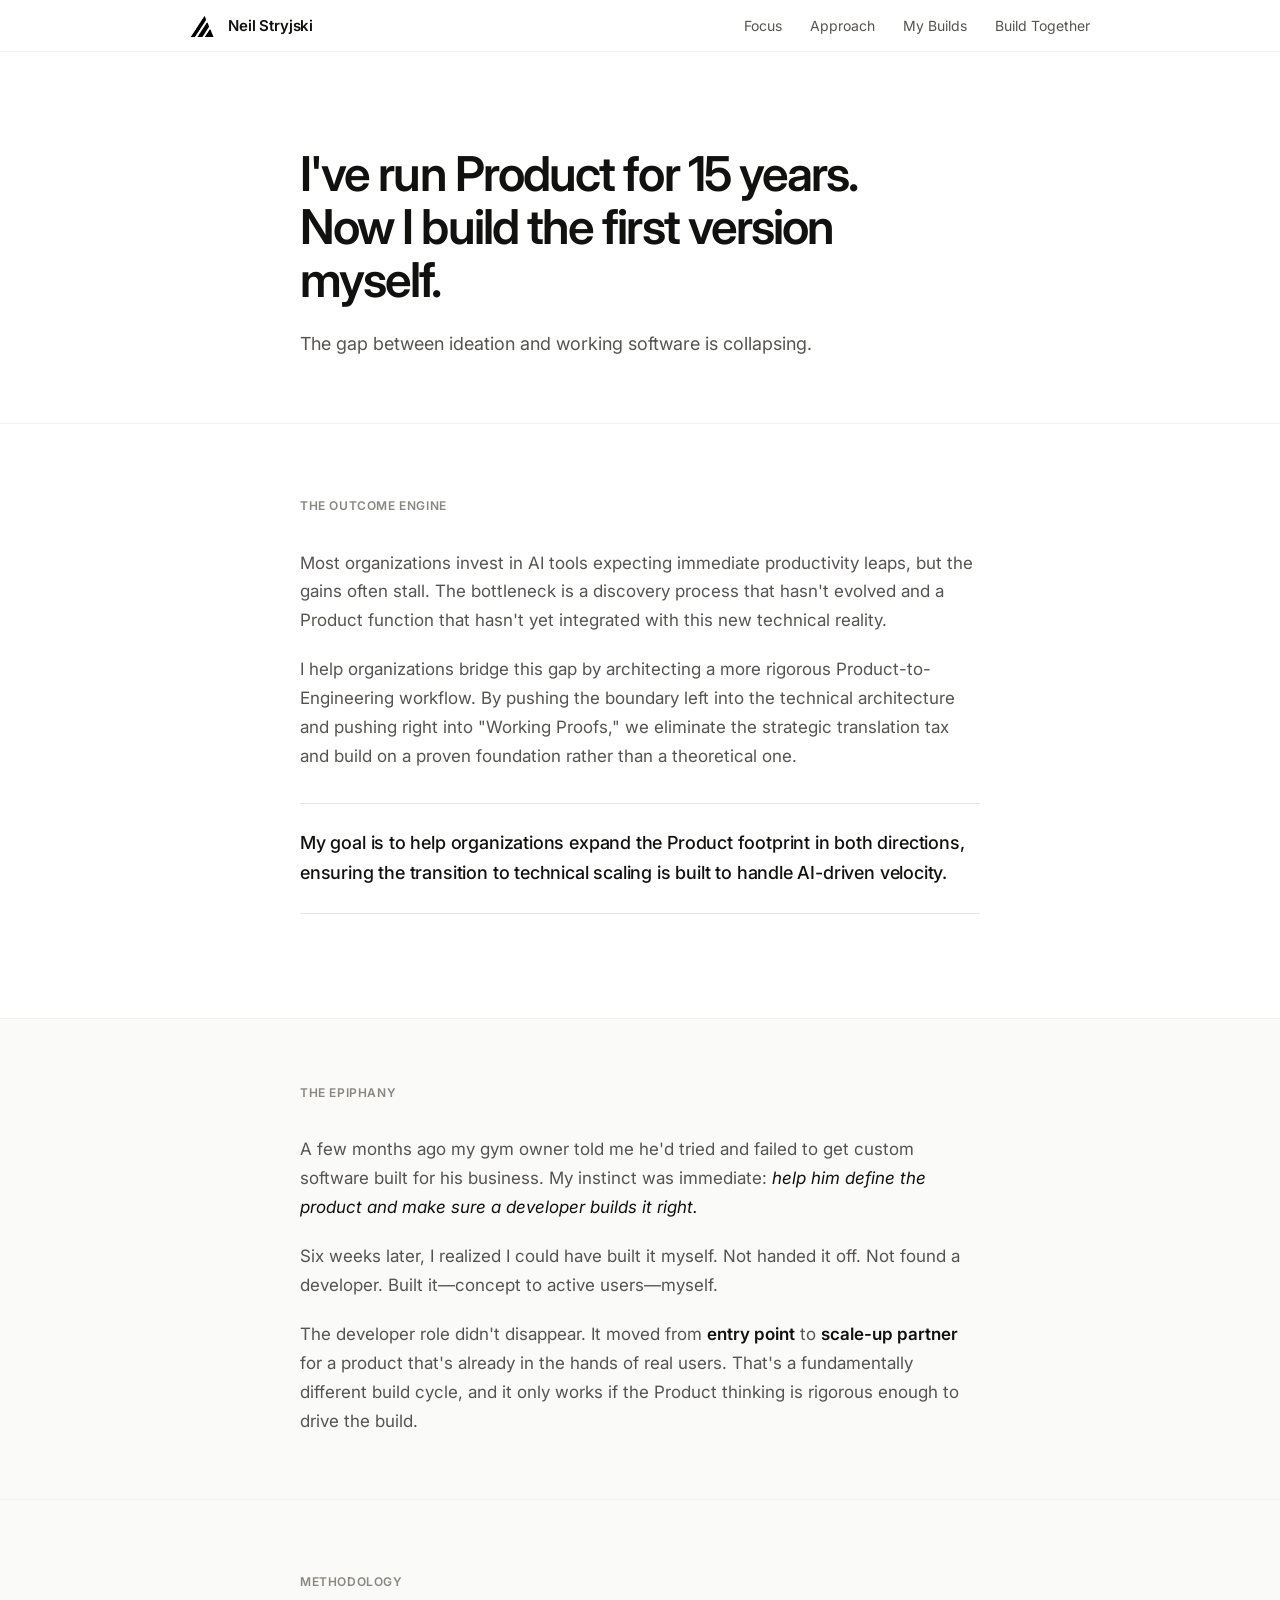
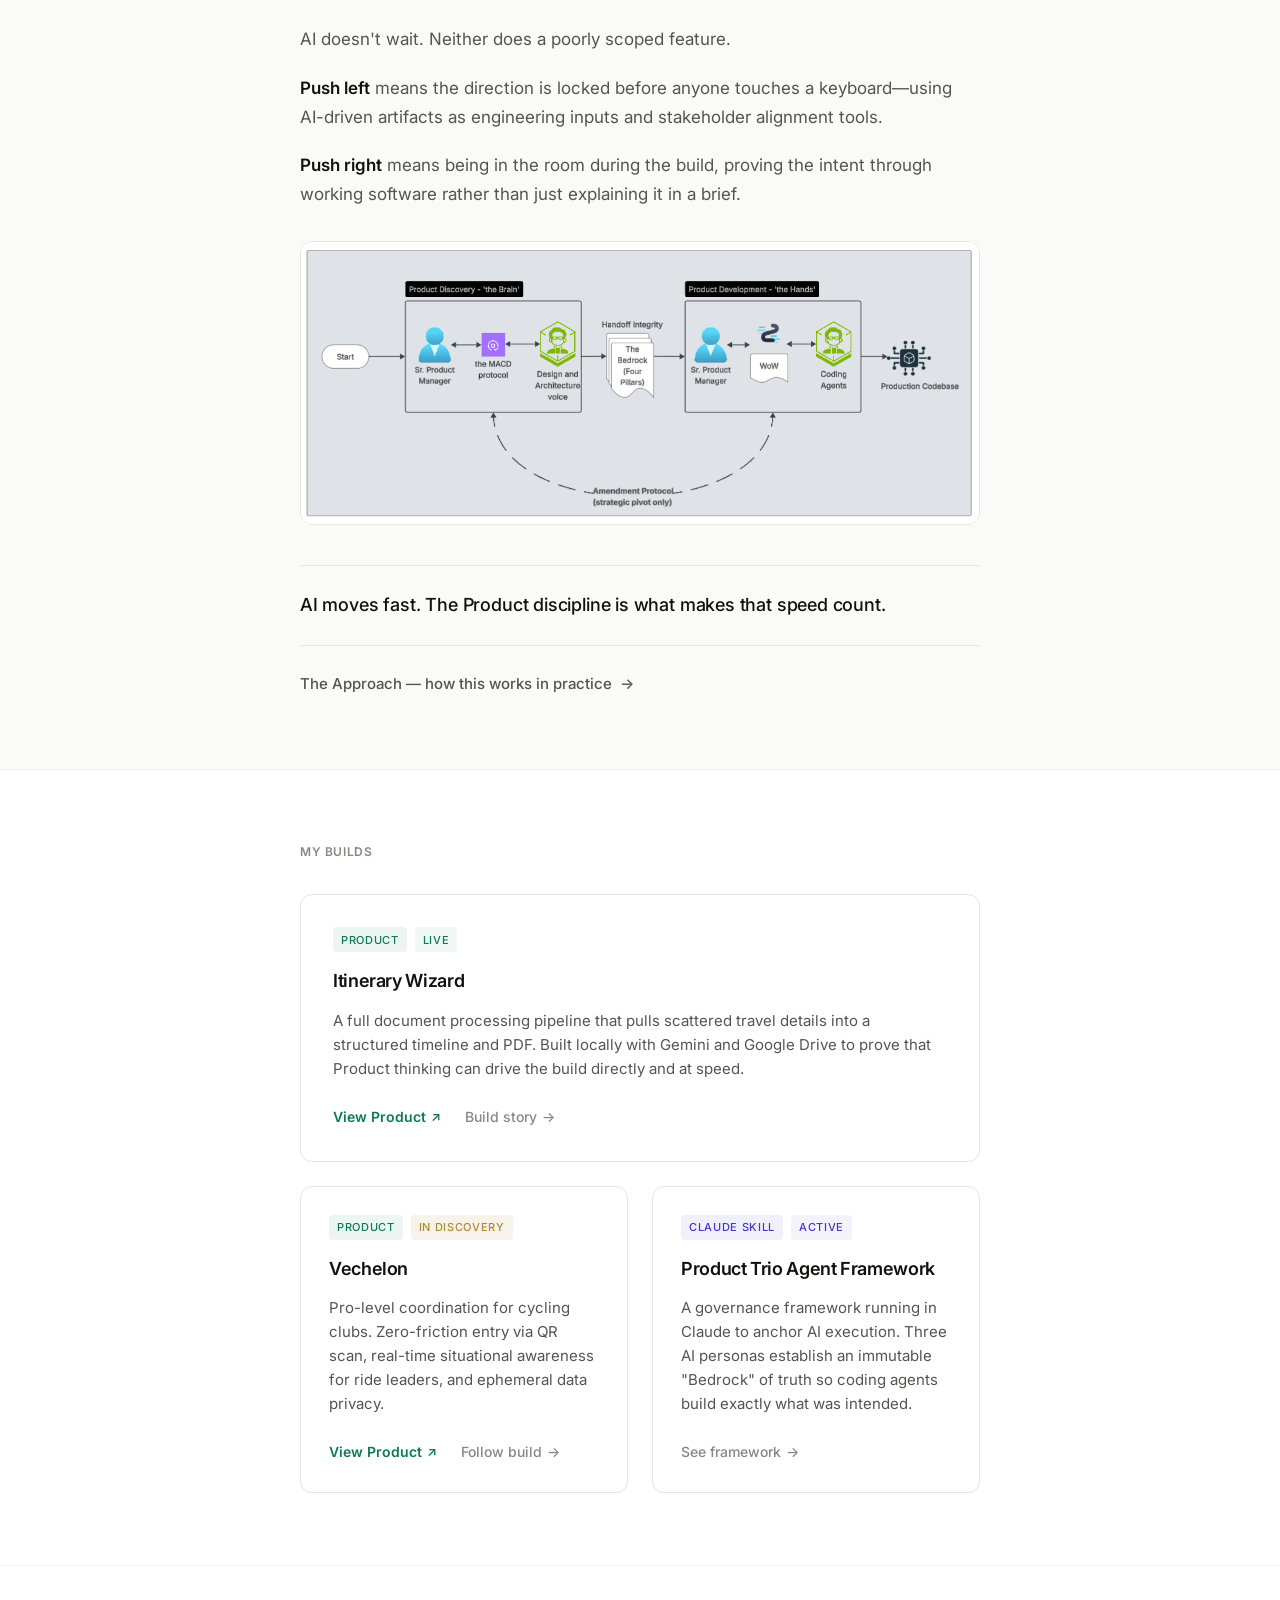
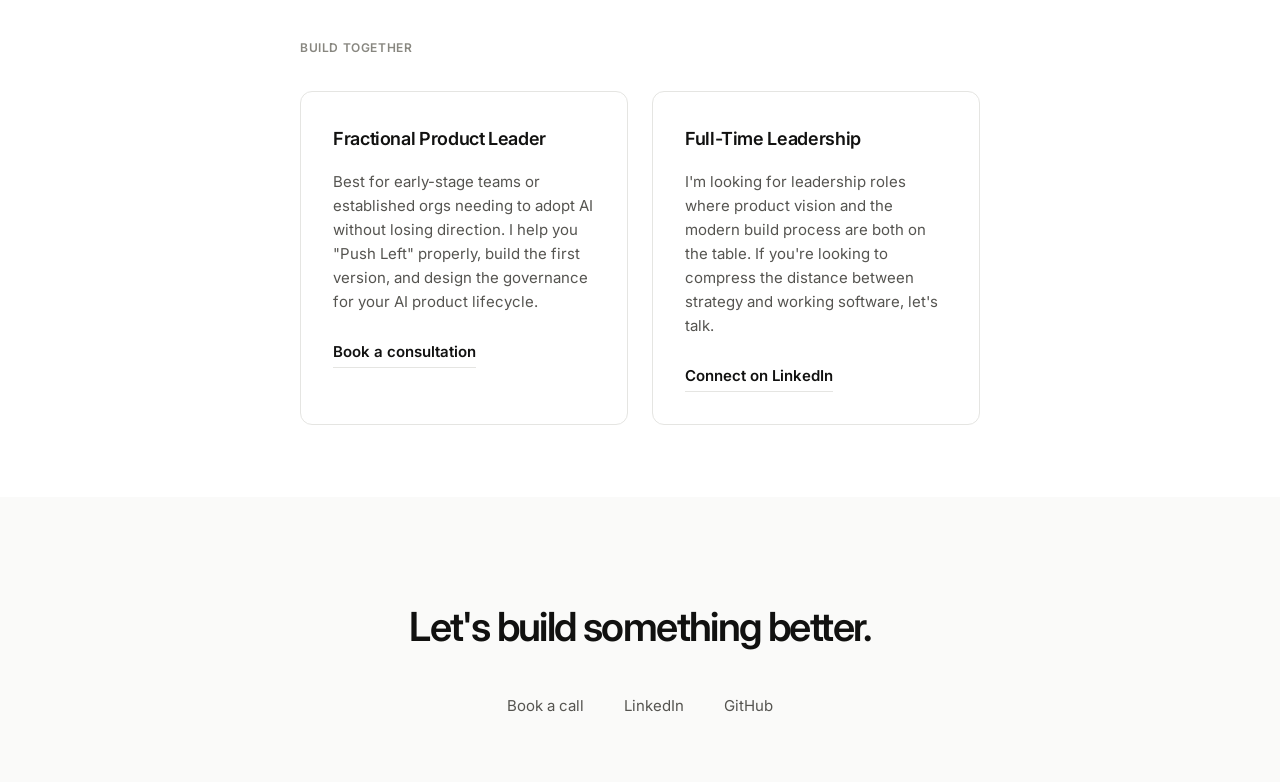
==== index.html @ 62730d63 "Fix footer duplication and visible code in index.html and approach.html" ====
<!DOCTYPE html>
<html lang="en">
<head>
  <meta charset="UTF-8" />
  <meta name="viewport" content="width=device-width, initial-scale=1.0" />
  <title>Neil Stryjski — Product x AI</title>
  <link rel="preconnect" href="https://fonts.googleapis.com">
  <link rel="preconnect" href="https://fonts.gstatic.com" crossorigin>
  <link href="https://fonts.googleapis.com/css2?family=Inter:wght@400;500;600&display=swap" rel="stylesheet">
  <link rel="stylesheet" href="style.css">
  
  <!-- Social / SEO -->
  <meta name="description" content="Neil Stryjski — Product leader and AI builder. Defining the governance and frameworks for the modern AI build cycle.">
  <meta property="og:title" content="Neil Stryjski | Product x AI">
  <meta property="og:description" content="15 years of Product leadership, now designing the 'Bedrock' for AI-augmented building.">
  <meta property="og:type" content="website">
  <meta property="og:url" content="https://productdelivered.ca">
  <meta property="og:image" content="https://productdelivered.ca/productdeliveredlogo.png">

  <script src="script.js" defer></script>
  
  <style>
    /* ── Index Specific Styles ── */
    
    /* Fade-in on scroll */
    .section {
      opacity: 0;
      transform: translateY(16px);
      transition: opacity 0.45s ease, transform 0.45s ease;
    }
    .section.visible {
      opacity: 1;
      transform: translateY(0);
    }

    /* ── Hero ── */
    #hero {
      padding: 6rem 2rem 4rem;
      margin-top: var(--nav-h);
      border-bottom: 1px solid var(--border-muted);
      opacity: 1;
      transform: none;
    }

    .hero-headline {
      font-size: clamp(2rem, 5vw, 3rem);
      font-weight: 600;
      letter-spacing: -0.04em;
      line-height: 1.1;
      color: var(--text-primary);
      margin-bottom: 1.5rem;
    }

    .hero-subhead {
      font-size: 1.125rem;
      color: var(--text-secondary);
      line-height: 1.6;
      max-width: 540px;
    }

    /* ── Story ── */
    .story-body p {
      color: var(--text-secondary);
      margin-bottom: 1.25rem;
      font-size: 1.0625rem;
    }
    .story-body p:last-child { margin-bottom: 0; }

    .pull-quote {
      border-left: 2px solid var(--teal);
      padding: 0.25rem 0 0.25rem 1.75rem;
      margin: 2rem 0;
    }
    .pull-quote p {
      font-size: 1.25rem;
      font-weight: 500;
      color: var(--text-primary) !important;
      line-height: 1.5;
      letter-spacing: -0.02em;
      margin: 0 !important;
    }

    /* ── Push Left / Push Right ── */
    #approach {
      background: var(--bg-alt);
    }

    .plpr-body p {
      color: var(--text-secondary);
      margin-bottom: 1.25rem;
      font-size: 1.0625rem;
    }

    .thesis {
      font-size: 1.125rem;
      font-weight: 500;
      color: var(--text-primary);
      letter-spacing: -0.01em;
      margin: 2rem 0 1.5rem;
      padding: 1.5rem 0;
      border-top: 1px solid var(--border);
      border-bottom: 1px solid var(--border);
    }

    .approach-link {
      display: inline-flex;
      align-items: center;
      gap: 0.5rem;
      color: var(--text-secondary);
      text-decoration: none;
      font-size: 0.9375rem;
      font-weight: 500;
      transition: color 0.15s;
    }
    .approach-link:hover { color: var(--text-primary); }
    .approach-link::after { content: '→'; }

    /* ── Diagram ── */
    .diagram-wrap {
      margin: 2rem 0;
      background: #ffffff;
      border: 1px solid var(--border);
      border-radius: 12px;
      padding: 2rem;
      overflow-x: auto;
      box-shadow: 0 1px 3px rgba(0,0,0,0.02);
    }
    .diagram-wrap svg {
      display: block;
      width: 100%;
      min-width: 520px;
    }

    /* ── Showcase ── */
    .card-featured {
      background: var(--bg-card);
      border: 1px solid var(--border);
      border-radius: 12px;
      padding: 2rem;
      margin-bottom: 1.5rem;
      display: flex;
      flex-direction: column;
      transition: border-color 0.15s, box-shadow 0.15s;
      box-shadow: 0 1px 3px rgba(0,0,0,0.02);
    }
    .card-featured:hover { border-color: var(--teal); box-shadow: 0 4px 12px rgba(0,0,0,0.03); }

    @media (min-width: 640px) {
      .card-featured {
        flex-direction: row;
        gap: 2.5rem;
        align-items: flex-start;
      }
      .card-featured .card-main { flex: 1; }
    }

    .cards-secondary {
      display: grid;
      grid-template-columns: 1fr;
      gap: 1.5rem;
    }
    @media (min-width: 640px) {
      .cards-secondary { grid-template-columns: repeat(2, 1fr); }
    }

    .card {
      background: var(--bg-card);
      border: 1px solid var(--border);
      border-radius: 12px;
      padding: 1.75rem;
      display: flex;
      flex-direction: column;
      transition: border-color 0.15s, box-shadow 0.15s;
      box-shadow: 0 1px 2px rgba(0,0,0,0.02);
    }
    .card:hover { border-color: #d1d1cf; box-shadow: 0 4px 12px rgba(0,0,0,0.03); }

    .card-name {
      font-size: 1.125rem;
      font-weight: 600;
      color: var(--text-primary);
      letter-spacing: -0.02em;
      margin-bottom: 0.75rem;
      text-decoration: none;
      display: block;
      transition: color 0.15s;
    }
    .card-name:hover { color: var(--teal); }

    .card-desc {
      font-size: 0.9375rem;
      color: var(--text-secondary);
      line-height: 1.6;
      flex: 1;
      margin-bottom: 1.5rem;
    }

    .card-actions {
      display: flex;
      align-items: center;
      gap: 1.5rem;
      flex-wrap: wrap;
    }

    .card-view {
      font-size: 0.875rem;
      font-weight: 600;
      color: var(--teal);
      text-decoration: none;
      display: inline-flex;
      align-items: center;
      gap: 0.3rem;
      transition: opacity 0.15s;
    }
    .card-view:hover { opacity: 0.8; }
    .card-view::after { content: '↗'; font-size: 0.8rem; }

    .card-cta {
      font-size: 0.875rem;
      font-weight: 500;
      color: var(--text-muted);
      text-decoration: none;
      display: inline-flex;
      align-items: center;
      gap: 0.3rem;
      transition: color 0.15s;
    }
    .card-cta:hover { color: var(--text-primary); }
    .card-cta::after { content: '→'; }

    /* ── The Two Offers ── */
    .offers-grid {
      display: grid;
      grid-template-columns: 1fr;
      gap: 1.5rem;
    }
    @media (min-width: 640px) {
      .offers-grid { grid-template-columns: repeat(2, 1fr); }
    }

    .offer {
      background: var(--bg-card);
      border: 1px solid var(--border);
      border-radius: 12px;
      padding: 2rem;
      transition: border-color 0.15s, box-shadow 0.15s;
    }
    .offer:hover { border-color: #d1d1cf; box-shadow: 0 4px 12px rgba(0,0,0,0.03); }

    .offer-headline {
      font-size: 1.125rem;
      font-weight: 600;
      color: var(--text-primary);
      letter-spacing: -0.02em;
      margin-bottom: 1rem;
    }

    .offer-body {
      font-size: 0.9375rem;
      color: var(--text-secondary);
      line-height: 1.6;
      margin-bottom: 1.5rem;
    }

    .offer-cta {
      display: inline-flex;
      align-items: center;
      gap: 0.4rem;
      font-size: 0.9375rem;
      font-weight: 600;
      color: var(--text-primary);
      text-decoration: none;
      padding-bottom: 2px;
      border-bottom: 1px solid var(--border);
      transition: border-color 0.15s;
    }
    .offer-cta:hover { border-color: var(--text-primary); }

    /* ── Footer ── */
    #footer {
      padding: 6rem 2rem 4rem;
      text-align: center;
      background: var(--bg-alt);
    }

    .footer-cta {
      font-size: clamp(1.75rem, 4vw, 2.5rem);
      font-weight: 600;
      letter-spacing: -0.04em;
      color: var(--text-primary);
      margin-bottom: 2rem;
    }

    .footer-links {
      display: flex;
      justify-content: center;
      gap: 2.5rem;
      flex-wrap: wrap;
    }

    .footer-link {
      font-size: 0.9375rem;
      color: var(--text-secondary);
      text-decoration: none;
      transition: color 0.15s;
    }
    .footer-link:hover { color: var(--text-primary); }
  </style>
</head>
<body>

  <!-- Modal -->
  <div id="imageModal" onclick="this.style.display='none'">
    <span class="modal-close">&times;</span>
    <img id="modalImg">
  </div>

  <!-- Nav -->
  <nav>
    <div class="nav-inner">
      <a href="#hero" class="nav-name">
        <img src="productdeliveredlogo.png" alt="Product Delivered Logo" style="height: 24px; width: auto; vertical-align: middle; margin-right: 8px;">
        Neil Stryjski
      </a>
      <ul class="nav-links">
        <li><a href="#story">Focus</a></li>
        <li><a href="#approach">Approach</a></li>
        <li><a href="#showcase">My Builds</a></li>
        <li><a href="#offers">Build Together</a></li>
      </ul>
    </div>
  </nav>

  <!-- ① Above the Fold -->
  <section id="hero">
    <div class="inner">
      <h1 class="hero-headline">I've run Product for 15 years.<br>Now I build the first version myself.</h1>
      <p class="hero-subhead">The gap between ideation and working software is collapsing.</p>
    </div>
  </section>

  <!-- ② Current Focus & Story -->
  <section class="section" id="story">
    <div class="inner">
      <h2 class="section-heading">The Outcome Engine</h2>
      <div class="story-body">
        <p>Most organizations invest in AI tools expecting immediate productivity leaps, but the gains often stall. The bottleneck is a discovery process that hasn't evolved and a Product function that hasn't yet integrated with this new technical reality.</p>
        
        <p>I help organizations bridge this gap by architecting a more rigorous Product-to-Engineering workflow. By pushing the boundary left into the technical architecture and pushing right into "Working Proofs," we eliminate the strategic translation tax and build on a proven foundation rather than a theoretical one.</p>
        
        <div class="thesis" style="margin: 2rem 0; border-top: 1px solid var(--border); border-bottom: 1px solid var(--border); padding: 1.5rem 0;">
          My goal is to help organizations expand the Product footprint in both directions, ensuring the transition to technical scaling is built to handle AI-driven velocity.
        </div>
      </div>
    </div>
  </section>

  <!-- Origins / Gym Story -->
  <section class="section" id="origins" style="background: var(--bg-alt); padding: 4rem 0;">
    <div class="inner">
      <h2 class="section-heading">The Epiphany</h2>
      <div class="story-body">
        <p>A few months ago my gym owner told me he'd tried and failed to get custom software built for his business. My instinct was immediate: <em>help him define the product and make sure a developer builds it right.</em></p>
        
        <p>Six weeks later, I realized I could have built it myself. Not handed it off. Not found a developer. Built it—concept to active users—myself.</p>
        
        <p>The developer role didn't disappear. It moved from <strong>entry point</strong> to <strong>scale-up partner</strong> for a product that's already in the hands of real users. That's a fundamentally different build cycle, and it only works if the Product thinking is rigorous enough to drive the build.</p>
      </div>
    </div>
  </section>

  <!-- ③ Push Left / Push Right -->
  <section class="section" id="approach">
    <div class="inner">
      <h2 class="section-heading">Methodology</h2>
      <div class="plpr-body">
        <p>AI doesn't wait. Neither does a poorly scoped feature.</p>
        <p><strong>Push left</strong> means the direction is locked before anyone touches a keyboard—using AI-driven artifacts as engineering inputs and stakeholder alignment tools.</p>
        <p><strong>Push right</strong> means being in the room during the build, proving the intent through working software rather than just explaining it in a brief.</p>
      </div>

      <div class="diagram-wrap" style="padding: 0; background: none; border: none; box-shadow: none; cursor: zoom-in;" onclick="openModal('productTrio.png')">
        <img src="productTrio.png" alt="Product Trio Agentic Framework Diagram" style="width: 100%; height: auto; border-radius: 12px; border: 1px solid var(--border);">
      </div>

      <div class="thesis">AI moves fast. The Product discipline is what makes that speed count.</div>
      <a href="approach.html" class="approach-link">The Approach — how this works in practice</a>
    </div>
  </section>

  <!-- ④ What I've Built -->
  <section class="section" id="showcase">
    <div class="inner">
      <h2 class="section-heading">My Builds</h2>

      <div class="card-featured">
        <div class="card-main">
          <div class="card-tags">
            <span class="tag tag-product">Product</span>
            <span class="tag tag-live">Live</span>
          </div>
          <a href="https://itin-wizard.productdelivered.ca" class="card-name" target="_blank" rel="noopener">Itinerary Wizard</a>
          <p class="card-desc">A full document processing pipeline that pulls scattered travel details into a structured timeline and PDF. Built locally with Gemini and Google Drive to prove that Product thinking can drive the build directly and at speed.</p>
          <div class="card-actions">
            <a href="https://itin-wizard.productdelivered.ca" class="card-view" target="_blank" rel="noopener">View Product</a>
            <a href="itinerary-wizard.html" class="card-cta">Build story</a>
          </div>
        </div>
      </div>

      <div class="cards-secondary">
        <div class="card">
          <div class="card-tags">
            <span class="tag tag-product">Product</span>
            <span class="tag tag-discovery">In Discovery</span>
          </div>
          <a href="https://vechelon.productdelivered.ca" class="card-name" target="_blank" rel="noopener">Vechelon</a>
          <p class="card-desc">Pro-level coordination for cycling clubs. Zero-friction entry via QR scan, real-time situational awareness for ride leaders, and ephemeral data privacy.</p>
          <div class="card-actions">
            <a href="https://vechelon.productdelivered.ca" class="card-view" target="_blank" rel="noopener">View Product</a>
            <a href="vechelon.html" class="card-cta">Follow build</a>
          </div>
        </div>

        <div class="card">
          <div class="card-tags">
            <span class="tag tag-skill">Claude Skill</span>
            <span class="tag tag-active">Active</span>
          </div>
          <a href="product-trio.html" class="card-name">Product Trio Agent Framework</a>
          <p class="card-desc">A governance framework running in Claude to anchor AI execution. Three AI personas establish an immutable "Bedrock" of truth so coding agents build exactly what was intended.</p>
          <div class="card-actions">
            <a href="product-trio.html" class="card-cta">See framework</a>
          </div>
        </div>
      </div>
    </div>
  </section>

  <!-- ⑤ Work With Me -->
  <section class="section" id="offers">
    <div class="inner">
      <h2 class="section-heading">Build Together</h2>
      <div class="offers-grid">

        <div class="offer">
          <div class="offer-headline">Fractional Product Leader</div>
          <p class="offer-body">Best for early-stage teams or established orgs needing to adopt AI without losing direction. I help you "Push Left" properly, build the first version, and design the governance for your AI product lifecycle.</p>
          <a href="https://calendly.com/neil_stryjski/" class="offer-cta" target="_blank" rel="noopener">Book a consultation</a>
        </div>

        <div class="offer">
          <div class="offer-headline">Full-Time Leadership</div>
          <p class="offer-body">I'm looking for leadership roles where product vision and the modern build process are both on the table. If you're looking to compress the distance between strategy and working software, let's talk.</p>
          <a href="https://www.linkedin.com/in/neilstryjski/" class="offer-cta" target="_blank" rel="noopener">Connect on LinkedIn</a>
        </div>

      </div>
    </div>
  </section>

  <!-- ⑥ Footer -->
  <footer id="footer">
    <div class="inner">
      <div class="footer-cta">Let's build something better.</div>
      <div class="footer-links">
        <a href="https://calendly.com/neil_stryjski/" class="footer-link" target="_blank" rel="noopener">Book a call</a>
        <a href="https://www.linkedin.com/in/neilstryjski/" class="footer-link" target="_blank" rel="noopener">LinkedIn</a>
        <a href="https://github.com/neilstryjski-git" class="footer-link" target="_blank" rel="noopener">GitHub</a>
      </div>
    </div>
  </footer>

  <script>
    const observer = new IntersectionObserver((entries) => {
      entries.forEach(e => {
        if (e.isIntersecting) {
          e.target.classList.add('visible');
          observer.unobserve(e.target);
        }
      });
    }, { threshold: 0.1 });

    document.querySelectorAll('.section').forEach(s => observer.observe(s));
  </script>
</body>
</html>
---- style.css ----
:root {
  --bg: #ffffff;
  --bg-alt: #fafaf9;
  --bg-card: #ffffff;
  --border: #e5e5e2;
  --border-muted: #f2f2f0;
  --text-primary: #111110;
  --text-secondary: #555450;
  --text-muted: #888780;
  --teal: #0D7A57;
  --teal-dark: #085041;
  --purple: #4338CA;
  --purple-dark: #312E81;
  --max-w: 680px;
  --nav-h: 52px;
}

*, *::before, *::after {
  box-sizing: border-box;
  margin: 0;
  padding: 0;
}

html {
  scroll-behavior: smooth;
}

body {
  font-family: 'Inter', -apple-system, BlinkMacSystemFont, sans-serif;
  background: var(--bg);
  color: var(--text-primary);
  line-height: 1.7;
  font-size: 1rem;
  -webkit-font-smoothing: antialiased;
}

/* ── Nav ── */
nav {
  position: fixed;
  top: 0; left: 0; right: 0;
  z-index: 100;
  height: var(--nav-h);
  display: flex;
  align-items: center;
  padding: 0 2rem;
  background: rgba(255, 255, 255, 0.85);
  backdrop-filter: blur(12px);
  -webkit-backdrop-filter: blur(12px);
  border-bottom: 1px solid var(--border-muted);
}

.nav-inner {
  width: 100%;
  max-width: 900px;
  margin: 0 auto;
  display: flex;
  align-items: center;
  justify-content: space-between;
}

.nav-name {
  font-size: 0.9375rem;
  font-weight: 600;
  color: var(--text-primary);
  text-decoration: none;
  letter-spacing: -0.01em;
}

.nav-links {
  display: flex;
  gap: 1.75rem;
  list-style: none;
}

.nav-links a {
  font-size: 0.875rem;
  color: var(--text-secondary);
  text-decoration: none;
  transition: color 0.15s;
}
.nav-links a:hover { color: var(--text-primary); }

@media (max-width: 480px) {
  .nav-links { display: none; }
}

/* ── Layout ── */
.section {
  padding: 4.5rem 2rem;
  border-bottom: 1px solid var(--border-muted);
}
.section:last-of-type { border-bottom: none; }

.inner {
  max-width: var(--max-w);
  margin: 0 auto;
}

/* ── Section Headings ── */
.section-heading {
  font-size: 0.75rem;
  font-weight: 600;
  text-transform: uppercase;
  letter-spacing: 0.05em;
  color: var(--text-muted);
  margin-bottom: 2rem;
}

/* ── Tags ── */
.card-tags, .tags {
  display: flex;
  gap: 0.5rem;
  margin-bottom: 0.875rem;
  flex-wrap: wrap;
}

.tag {
  font-size: 0.6875rem;
  font-weight: 500;
  letter-spacing: 0.06em;
  text-transform: uppercase;
  padding: 0.2rem 0.5rem;
  border-radius: 4px;
}

.tag-product   { background: rgba(13, 122, 87, 0.08);  color: var(--teal); }
.tag-skill     { background: rgba(67, 56, 202, 0.08);  color: var(--purple); }
.tag-tool      { background: rgba(136, 135, 128, 0.08); color: var(--text-muted); }
.tag-live      { background: rgba(13, 122, 87, 0.06);  color: var(--teal); }
.tag-discovery { background: rgba(176, 138, 48, 0.1);   color: #b08a30; }
.tag-active    { background: rgba(67, 56, 202, 0.06);  color: var(--purple); }

/* ── Typography Helpers ── */
em { color: var(--text-primary); font-style: italic; }
strong { color: var(--text-primary); font-weight: 600; }

/* ── Detail Page Specific ── */
.page {
  max-width: var(--max-w);
  margin: 0 auto;
  padding: 6rem 2rem 8rem;
}

.back-link {
  display: inline-flex;
  align-items: center;
  gap: 0.4rem;
  font-size: 0.875rem;
  color: var(--text-muted);
  text-decoration: none;
  margin-bottom: 4rem;
  transition: color 0.15s;
}
.back-link::before { content: '←'; }
.back-link:hover { color: var(--text-primary); }

.page-label {
  font-size: 0.6875rem;
  font-weight: 500;
  letter-spacing: 0.1em;
  text-transform: uppercase;
  color: var(--text-muted);
  margin-bottom: 1rem;
}

.page h1 {
  font-size: clamp(1.75rem, 4vw, 2.5rem);
  font-weight: 600;
  letter-spacing: -0.03em;
  line-height: 1.2;
  color: var(--text-primary);
  margin-bottom: 2.5rem;
}

.body-copy p {
  color: var(--text-secondary);
  margin-bottom: 1.5rem;
  font-size: 1.0625rem;
}
.body-copy p:last-child { margin-bottom: 0; }

.placeholder {
  margin-top: 3rem;
  padding: 1.5rem;
  border: 1px dashed var(--border);
  border-radius: 8px;
  color: var(--text-muted);
  font-size: 0.875rem;
}

/* ── Modal Styles ── */
#imageModal {
  display: none;
  position: fixed;
  z-index: 9999;
  left: 0;
  top: 0;
  width: 100%;
  height: 100%;
  background-color: rgba(255, 255, 255, 0.98);
  cursor: zoom-out;
  overflow: auto;
  padding: 4rem 2rem;
}
#modalImg {
  display: block;
  margin: auto;
  max-width: 1200px;
  width: 100%;
  height: auto;
  box-shadow: 0 20px 40px rgba(0,0,0,0.1);
  border-radius: 8px;
}
.modal-close {
  position: fixed;
  top: 2rem;
  right: 2.5rem;
  font-size: 2.5rem;
  font-weight: 200;
  color: var(--text-muted);
  cursor: pointer;
  line-height: 1;
}
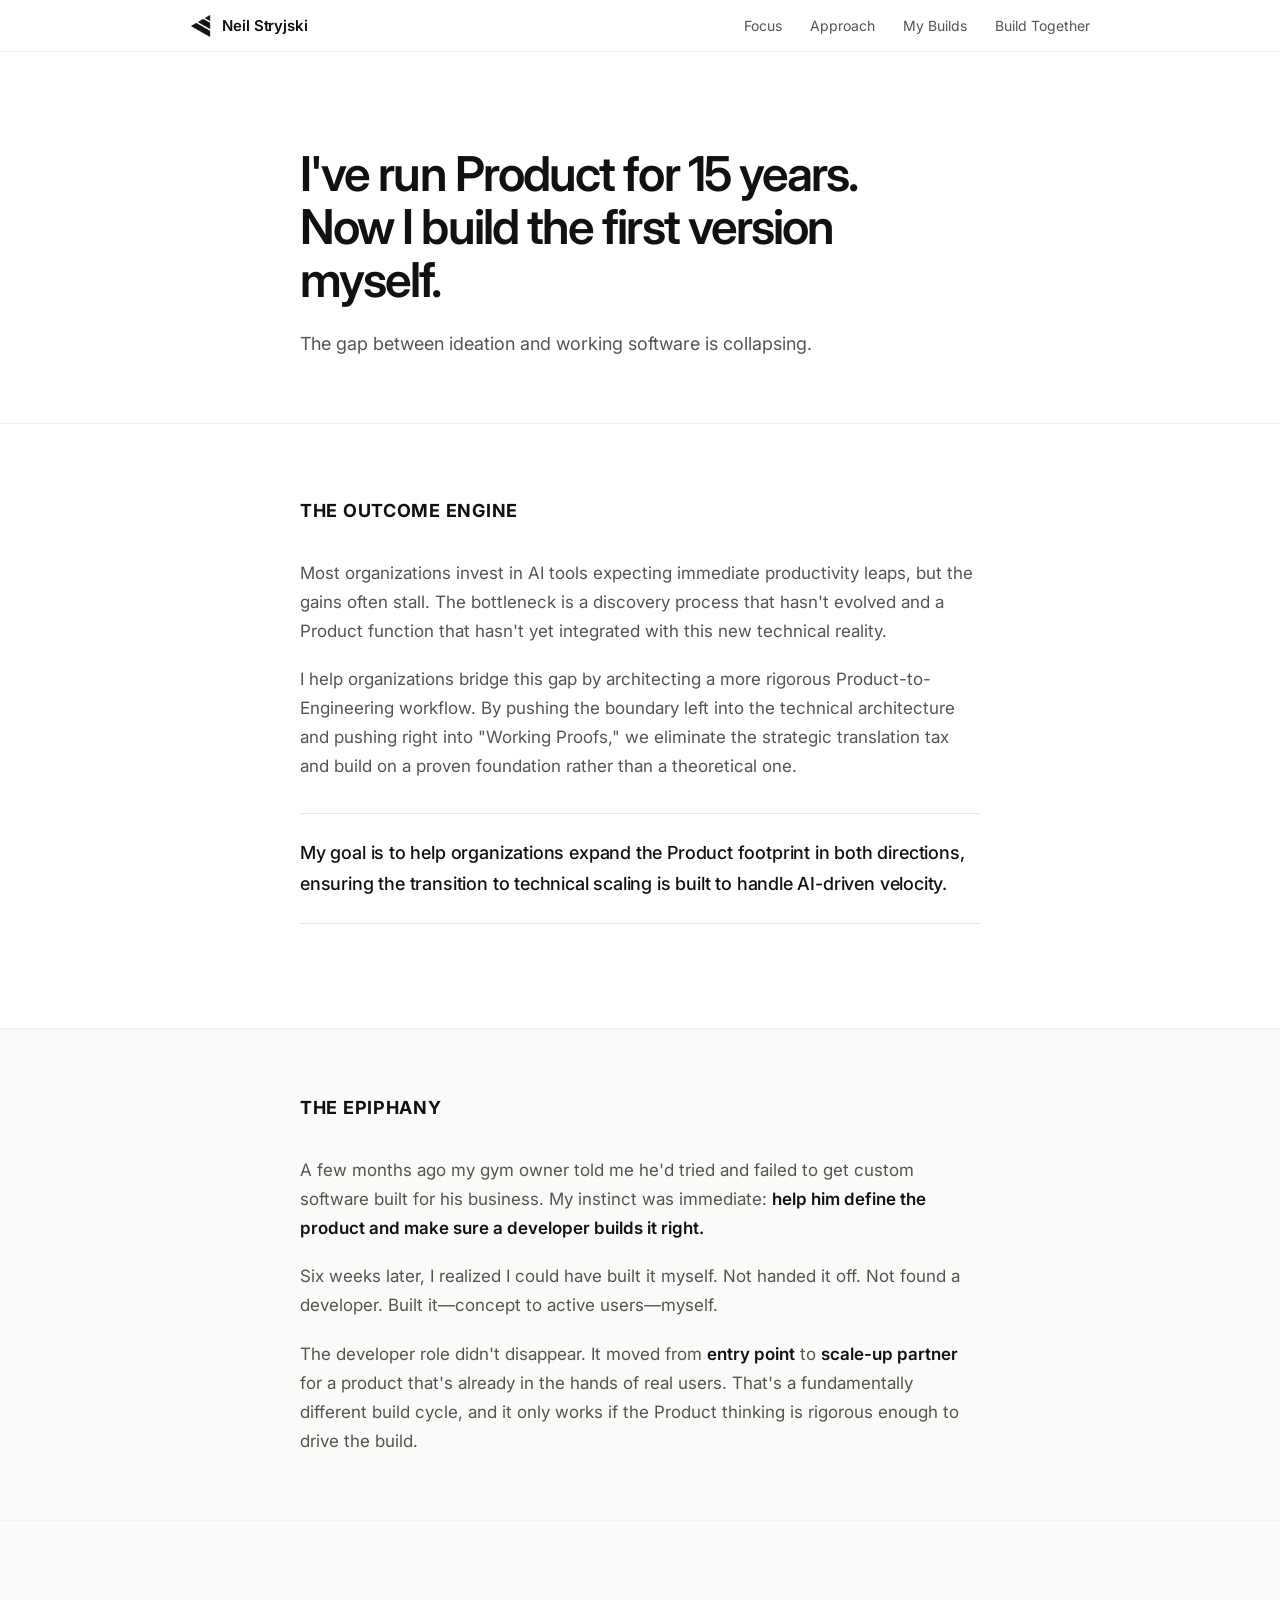
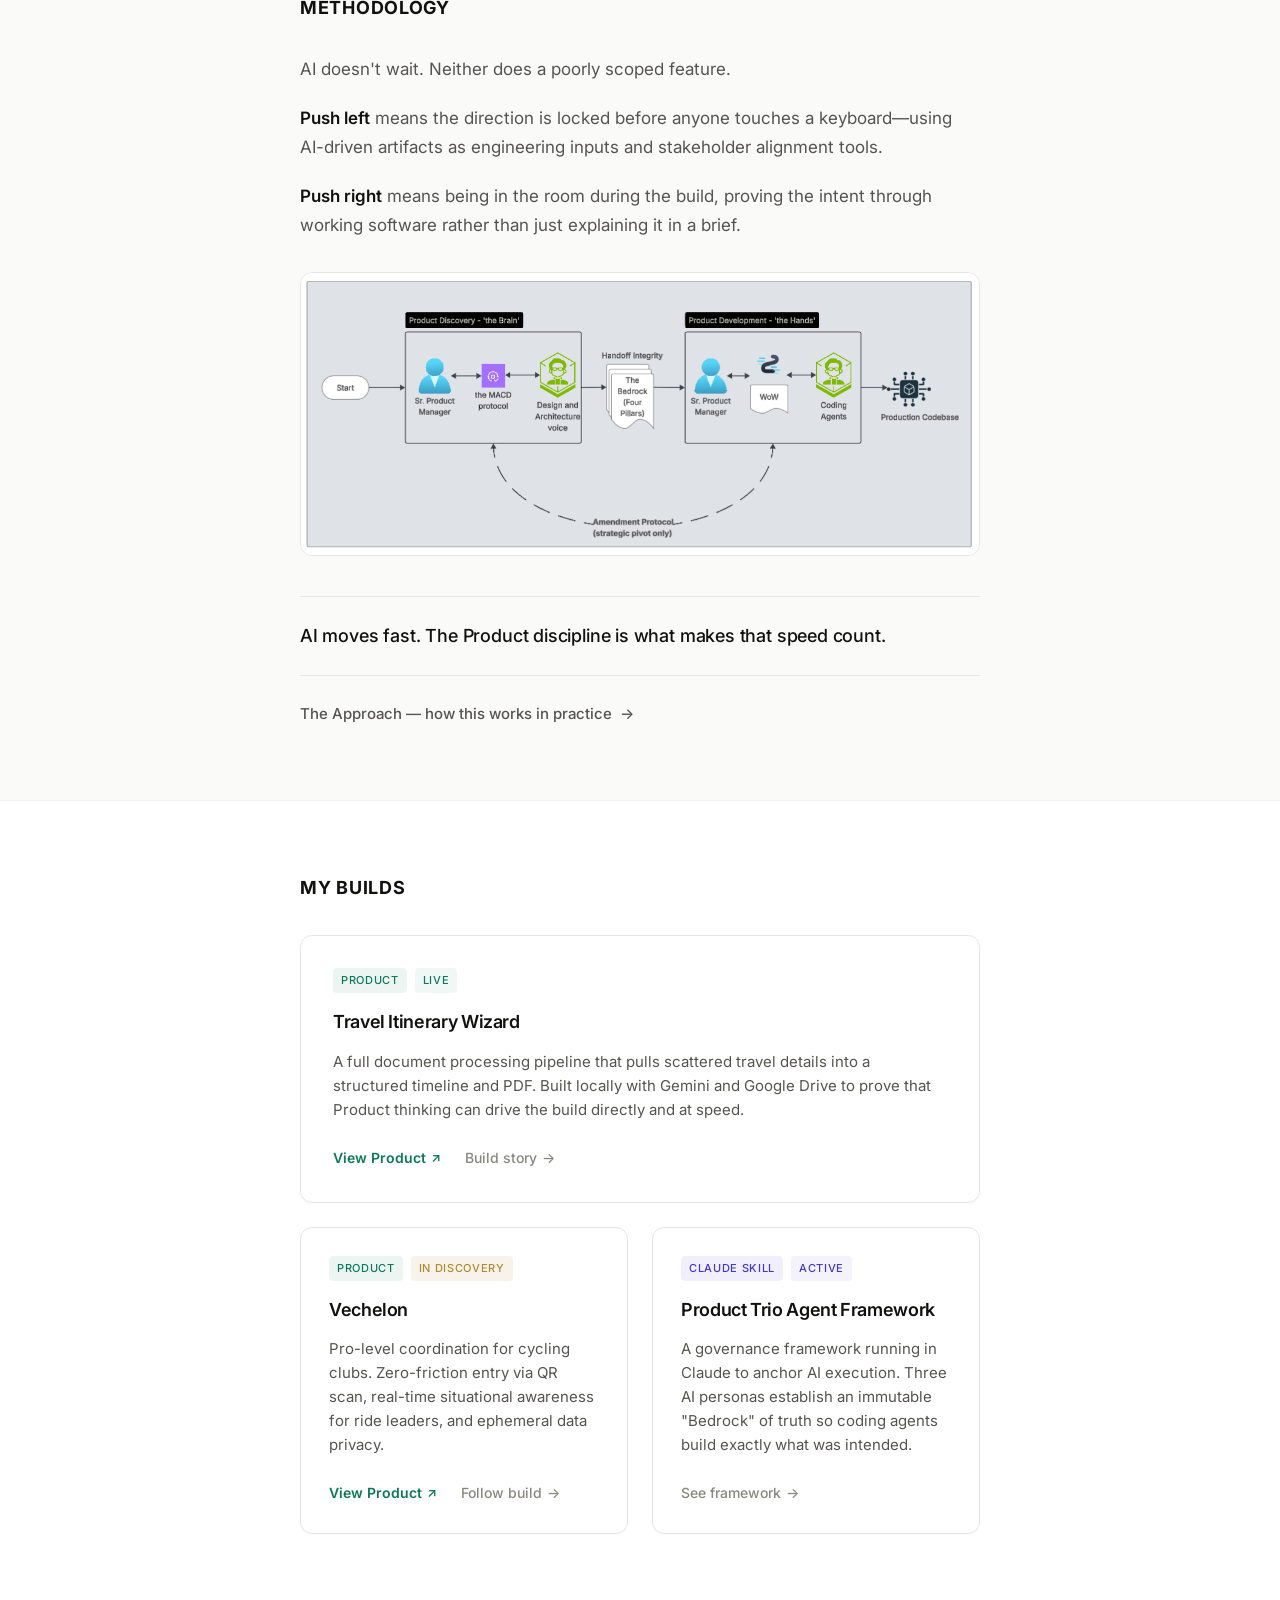
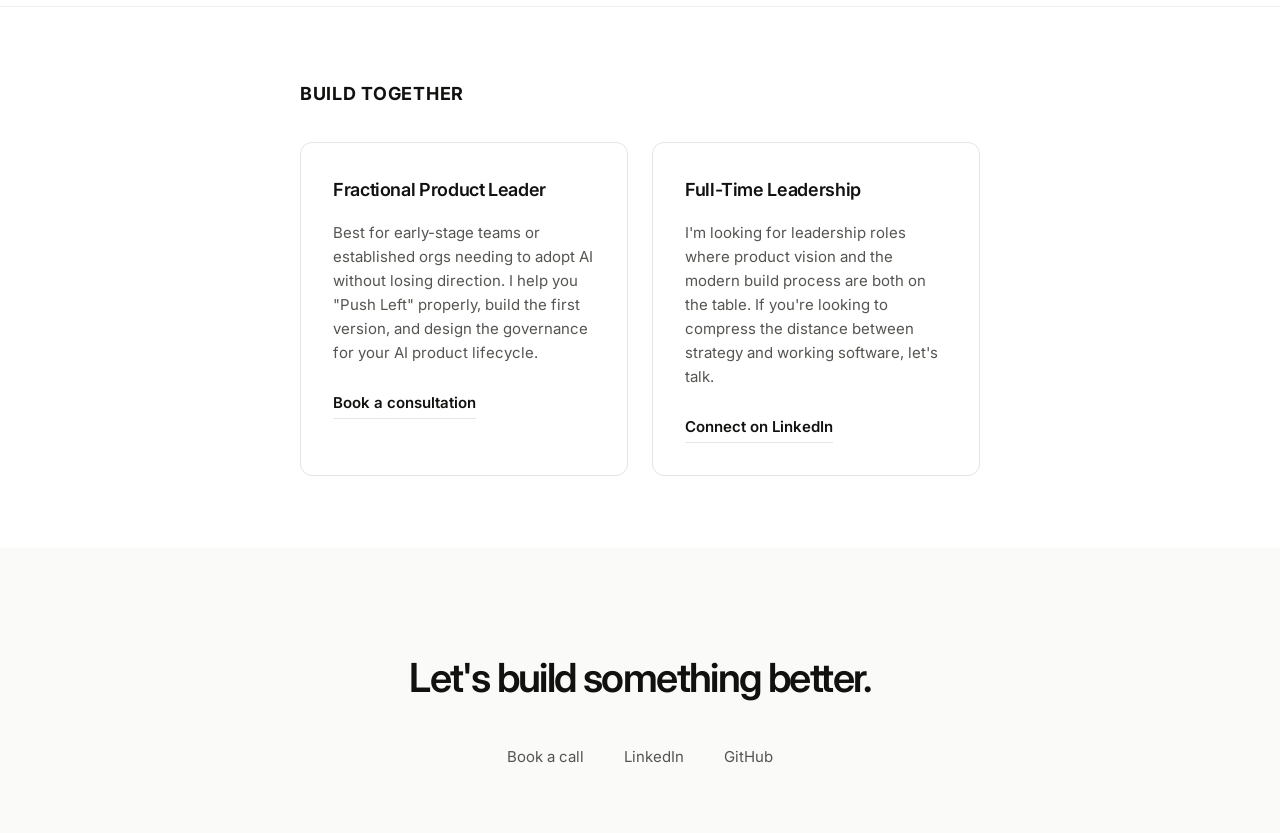
==== commit 45dc4e3e: "Fix heading sizes, replace italics with bold, rename to Travel Itinerary Wizard - Bump section headi" ====
--- a/index.html
+++ b/index.html
@@ -360,7 +360,7 @@
     <div class="inner">
       <h2 class="section-heading">The Epiphany</h2>
       <div class="story-body">
-        <p>A few months ago my gym owner told me he'd tried and failed to get custom software built for his business. My instinct was immediate: <em>help him define the product and make sure a developer builds it right.</em></p>
+        <p>A few months ago my gym owner told me he'd tried and failed to get custom software built for his business. My instinct was immediate: <strong>help him define the product and make sure a developer builds it right.</strong></p>
         
         <p>Six weeks later, I realized I could have built it myself. Not handed it off. Not found a developer. Built it—concept to active users—myself.</p>
         
@@ -399,7 +399,7 @@
             <span class="tag tag-product">Product</span>
             <span class="tag tag-live">Live</span>
           </div>
-          <a href="https://itin-wizard.productdelivered.ca" class="card-name" target="_blank" rel="noopener">Itinerary Wizard</a>
+          <a href="https://itin-wizard.productdelivered.ca" class="card-name" target="_blank" rel="noopener">Travel Itinerary Wizard</a>
           <p class="card-desc">A full document processing pipeline that pulls scattered travel details into a structured timeline and PDF. Built locally with Gemini and Google Drive to prove that Product thinking can drive the build directly and at speed.</p>
           <div class="card-actions">
             <a href="https://itin-wizard.productdelivered.ca" class="card-view" target="_blank" rel="noopener">View Product</a>
--- a/style.css
+++ b/style.css
@@ -98,11 +98,11 @@
 
 /* ── Section Headings ── */
 .section-heading {
-  font-size: 0.75rem;
-  font-weight: 600;
+  font-size: 1.125rem;
+  font-weight: 700;
   text-transform: uppercase;
-  letter-spacing: 0.05em;
-  color: var(--text-muted);
+  letter-spacing: 0.04em;
+  color: var(--text-primary);
   margin-bottom: 2rem;
 }
 
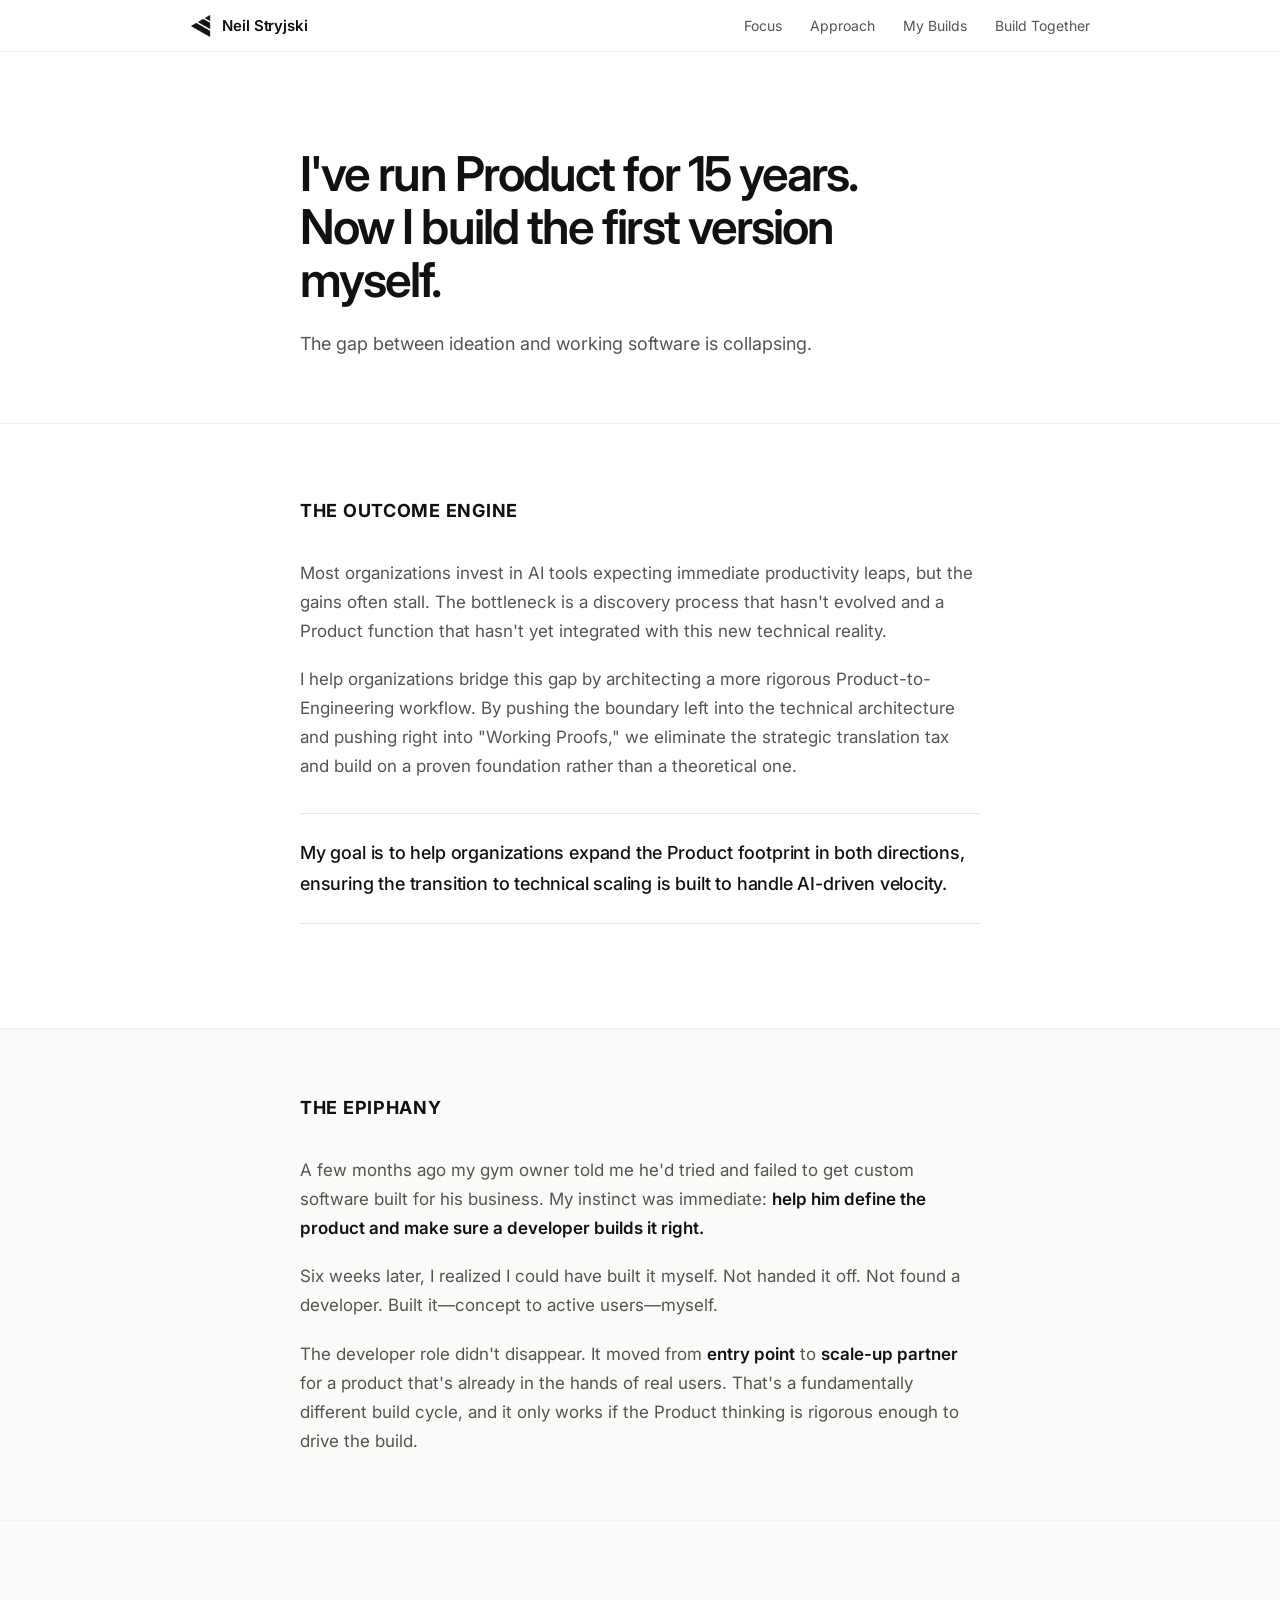
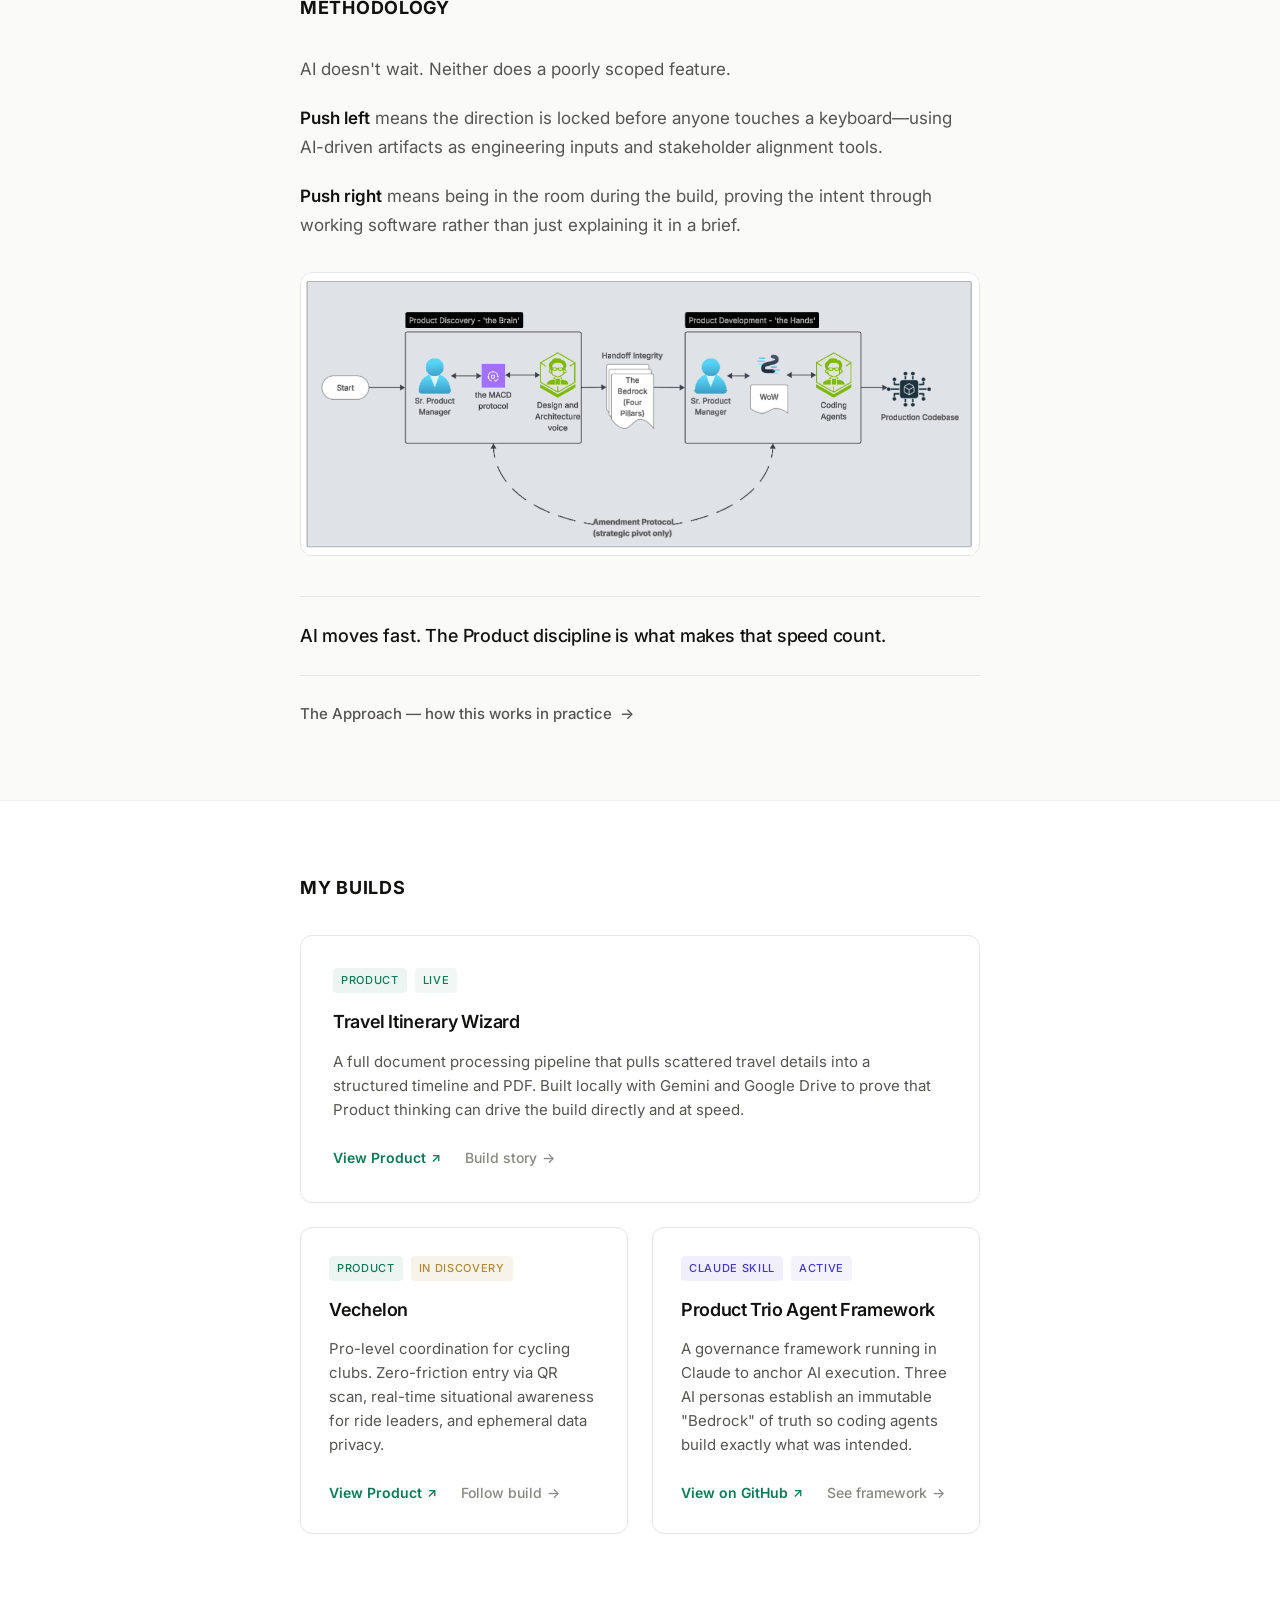
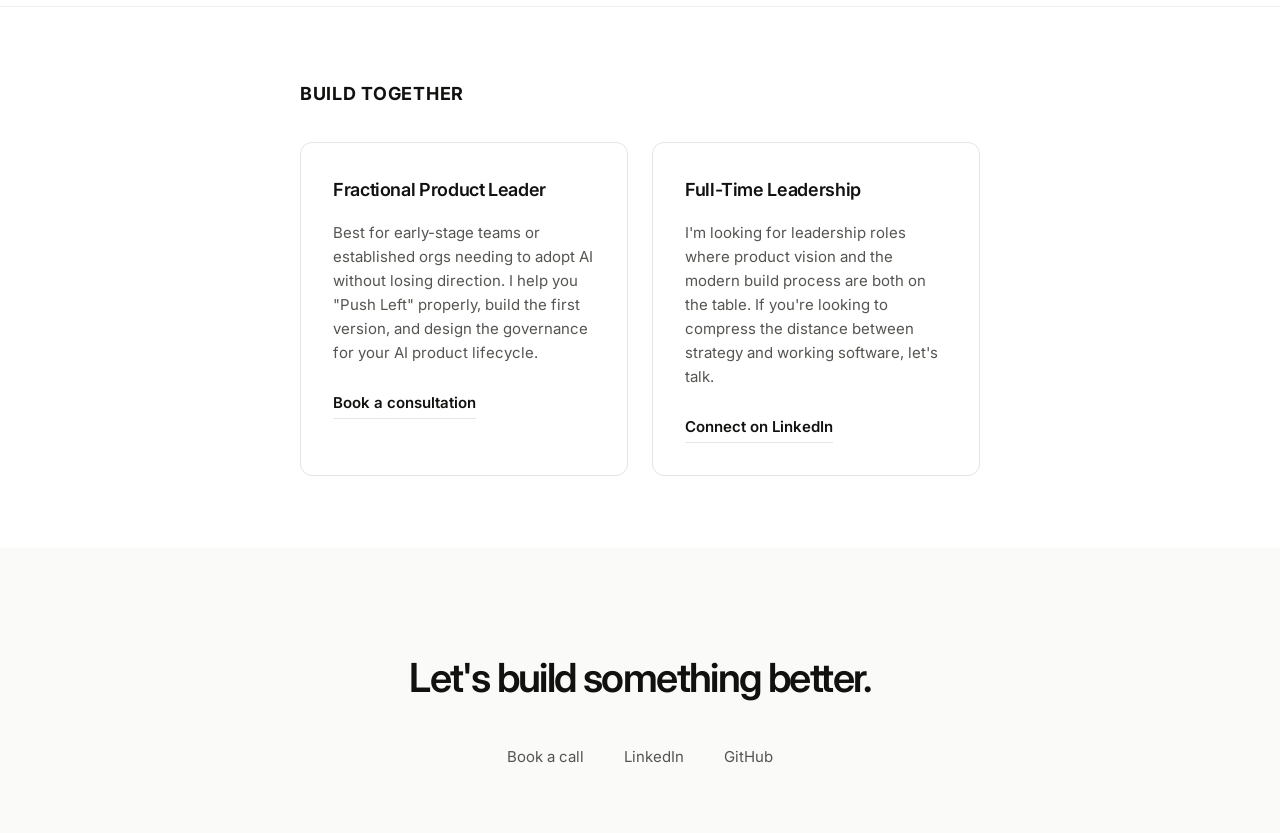
==== commit 5a5a0fca: "Add GitHub link to Product Trio framework Co-Authored-By: Claude Sonnet 4.6 <noreply@anthropic.com>" ====
--- a/index.html
+++ b/index.html
@@ -7,6 +7,7 @@
   <link rel="preconnect" href="https://fonts.googleapis.com">
   <link rel="preconnect" href="https://fonts.gstatic.com" crossorigin>
   <link href="https://fonts.googleapis.com/css2?family=Inter:wght@400;500;600&display=swap" rel="stylesheet">
+  <link rel="icon" type="image/png" href="productdeliveredlogo.png">
   <link rel="stylesheet" href="style.css">
   
   <!-- Social / SEO -->
@@ -430,6 +431,7 @@
           <a href="product-trio.html" class="card-name">Product Trio Agent Framework</a>
           <p class="card-desc">A governance framework running in Claude to anchor AI execution. Three AI personas establish an immutable "Bedrock" of truth so coding agents build exactly what was intended.</p>
           <div class="card-actions">
+            <a href="https://github.com/neilstryjski-git/product-trio" class="card-view" target="_blank" rel="noopener">View on GitHub</a>
             <a href="product-trio.html" class="card-cta">See framework</a>
           </div>
         </div>
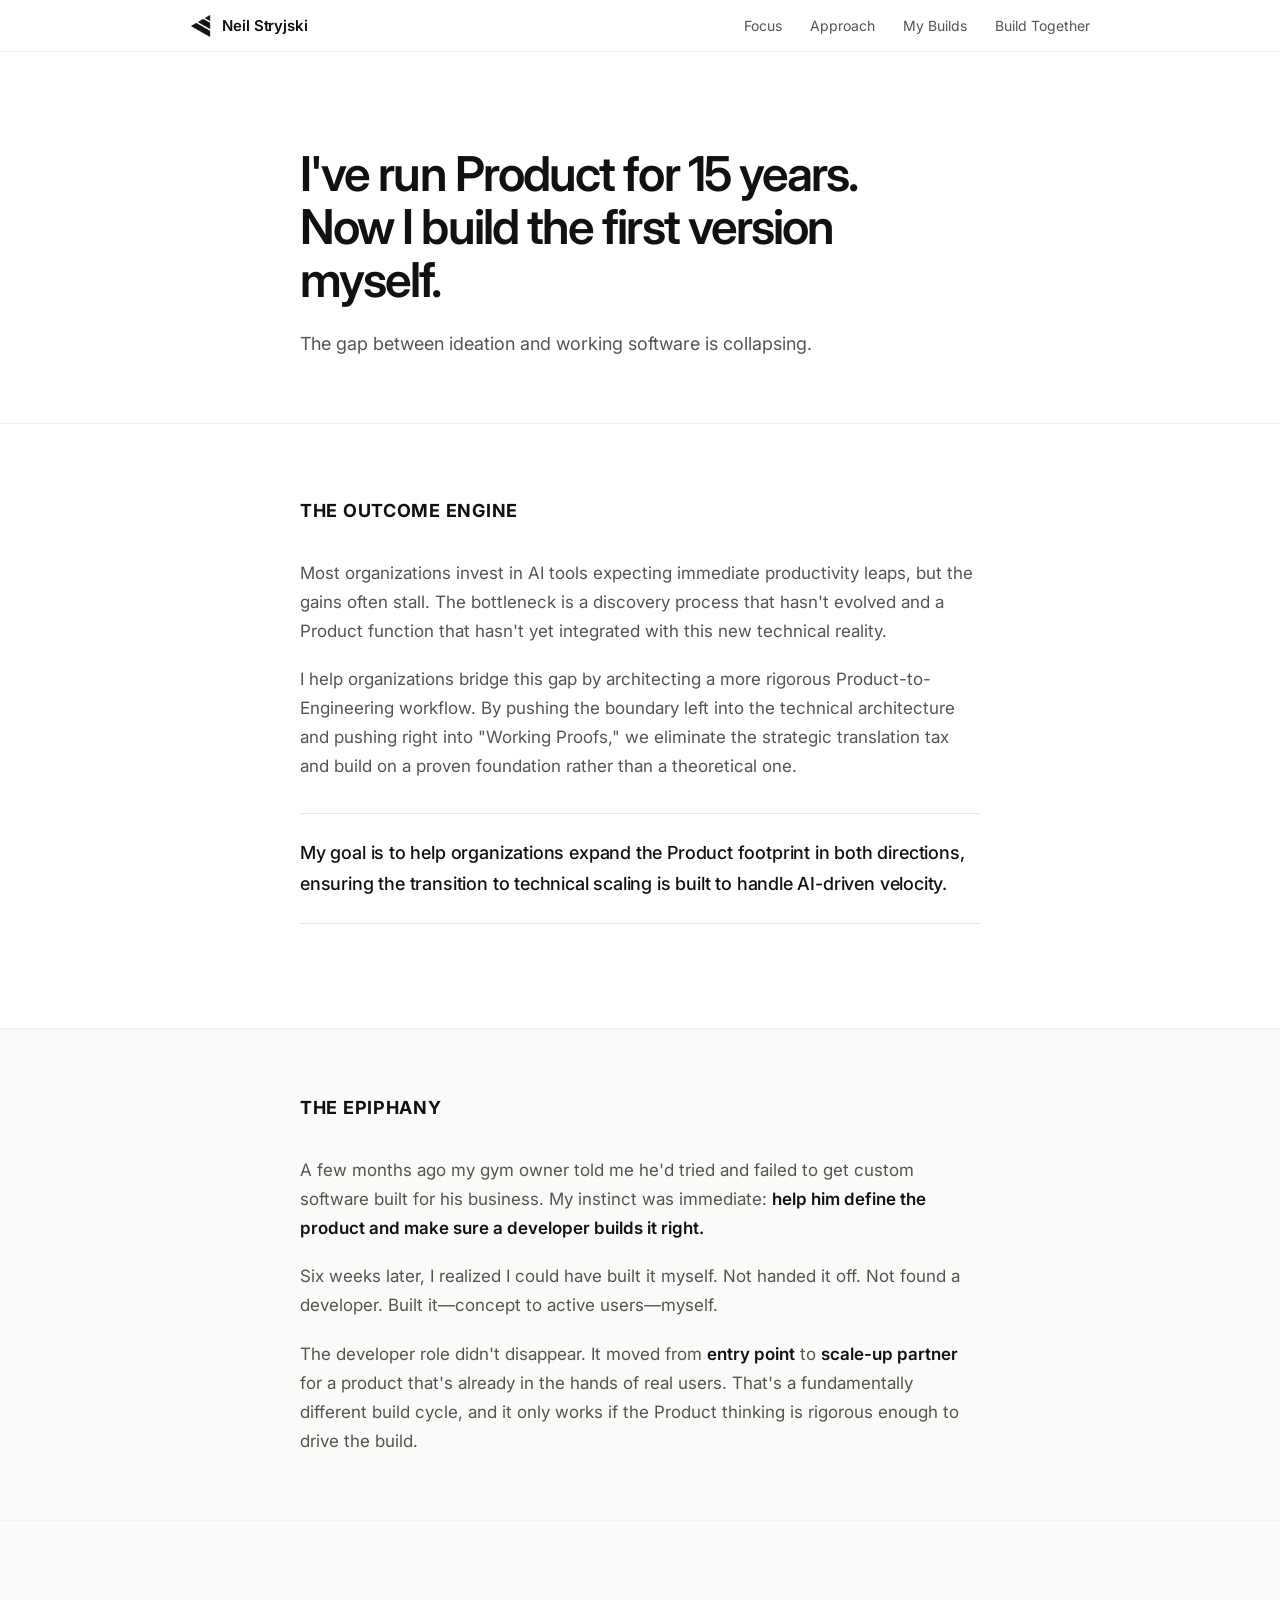
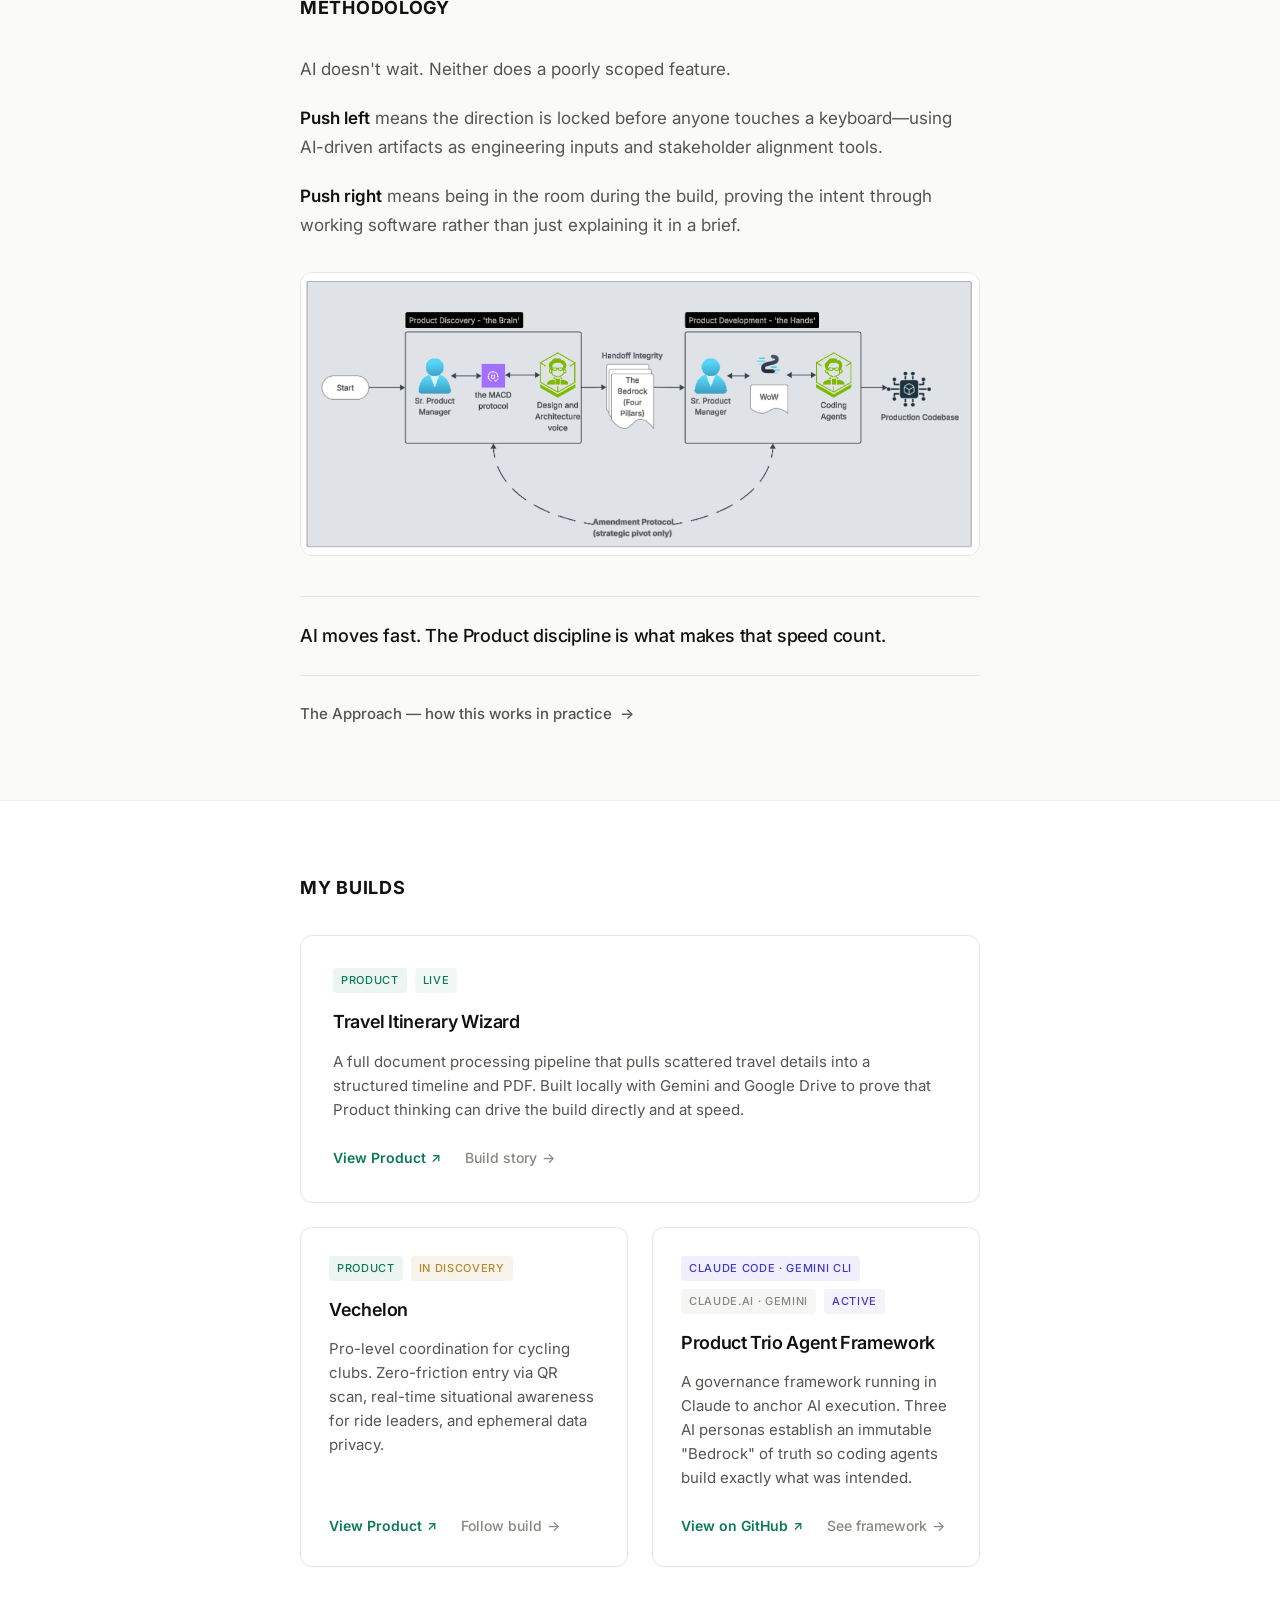
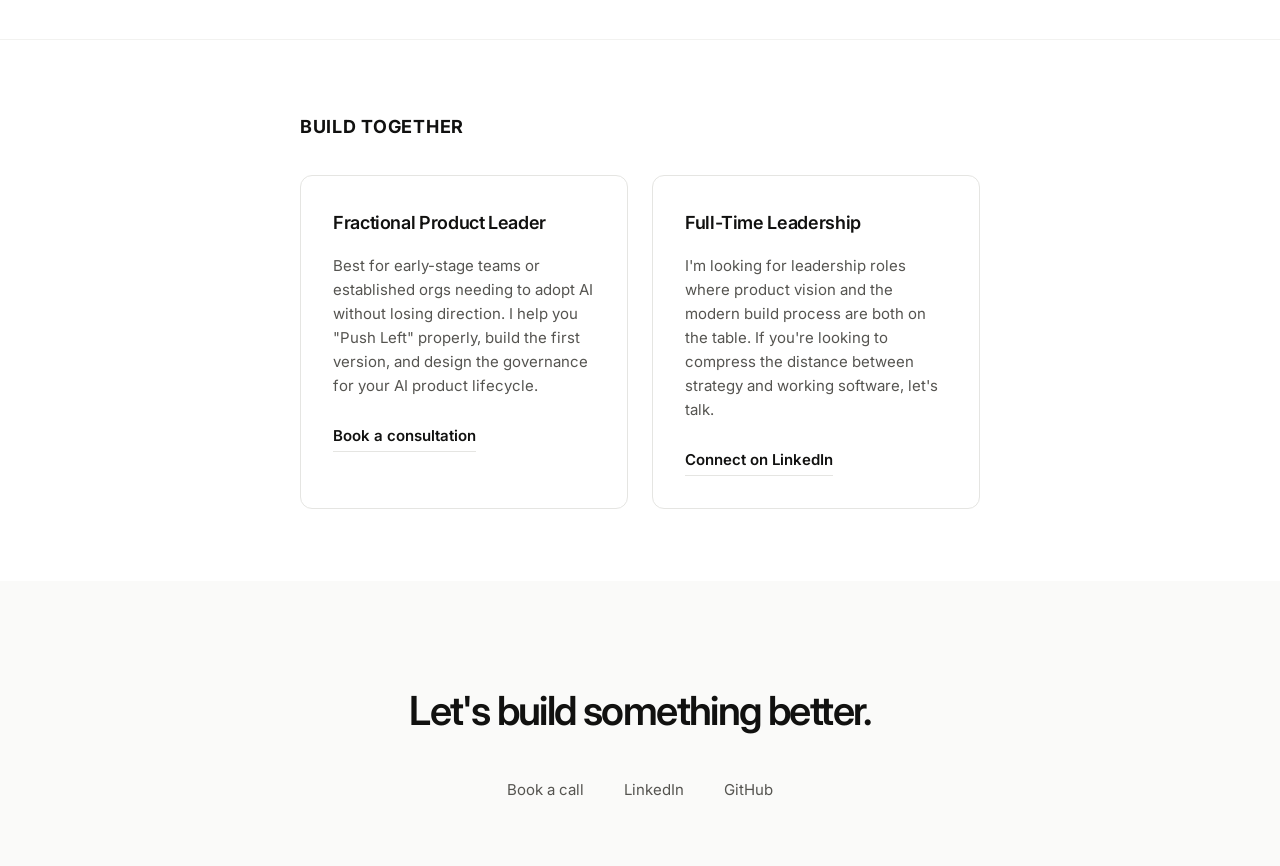
==== commit f7647cc3: "Update Product Trio tags to specify Claude Code/Gemini CLI and Claude.ai/Gemini Co-Authored-By: Clau" ====
--- a/index.html
+++ b/index.html
@@ -425,7 +425,8 @@
 
         <div class="card">
           <div class="card-tags">
-            <span class="tag tag-skill">Claude Skill</span>
+            <span class="tag tag-skill">Claude Code · Gemini CLI</span>
+            <span class="tag tag-tool">Claude.ai · Gemini</span>
             <span class="tag tag-active">Active</span>
           </div>
           <a href="product-trio.html" class="card-name">Product Trio Agent Framework</a>
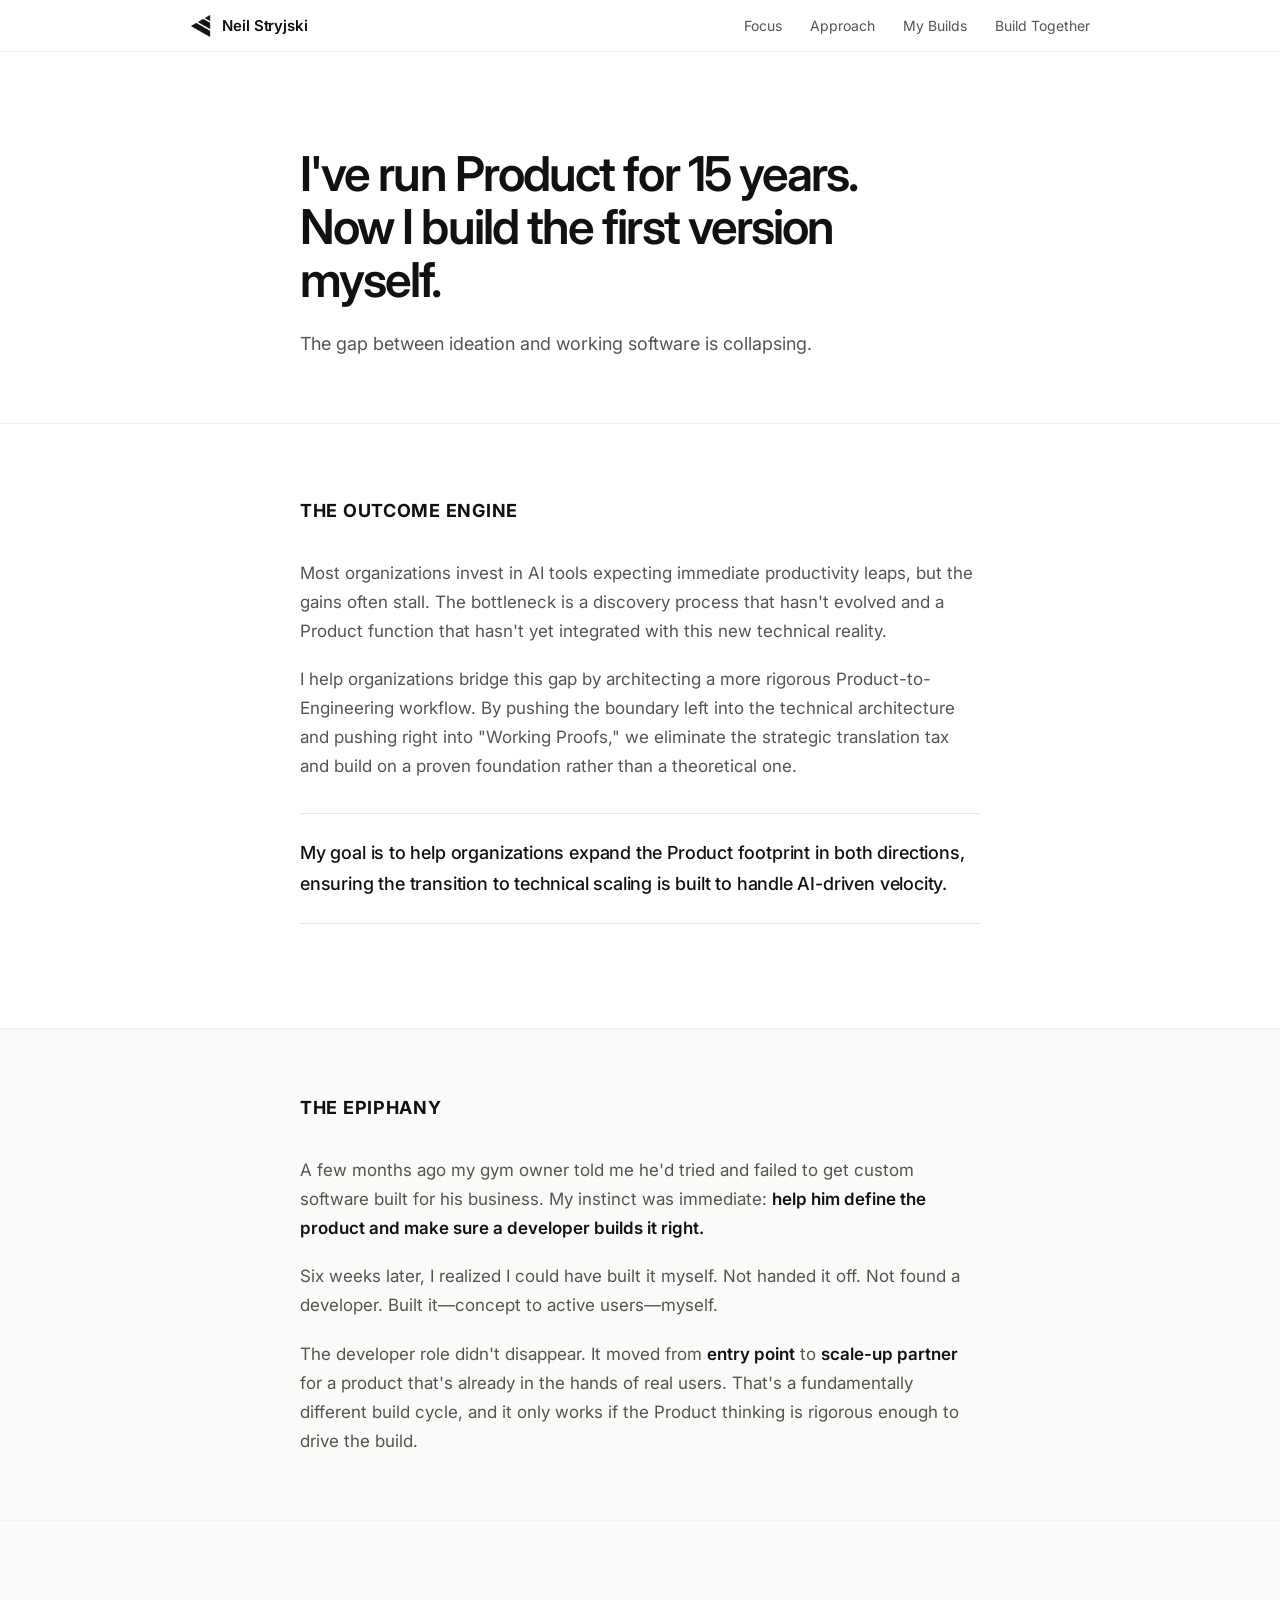
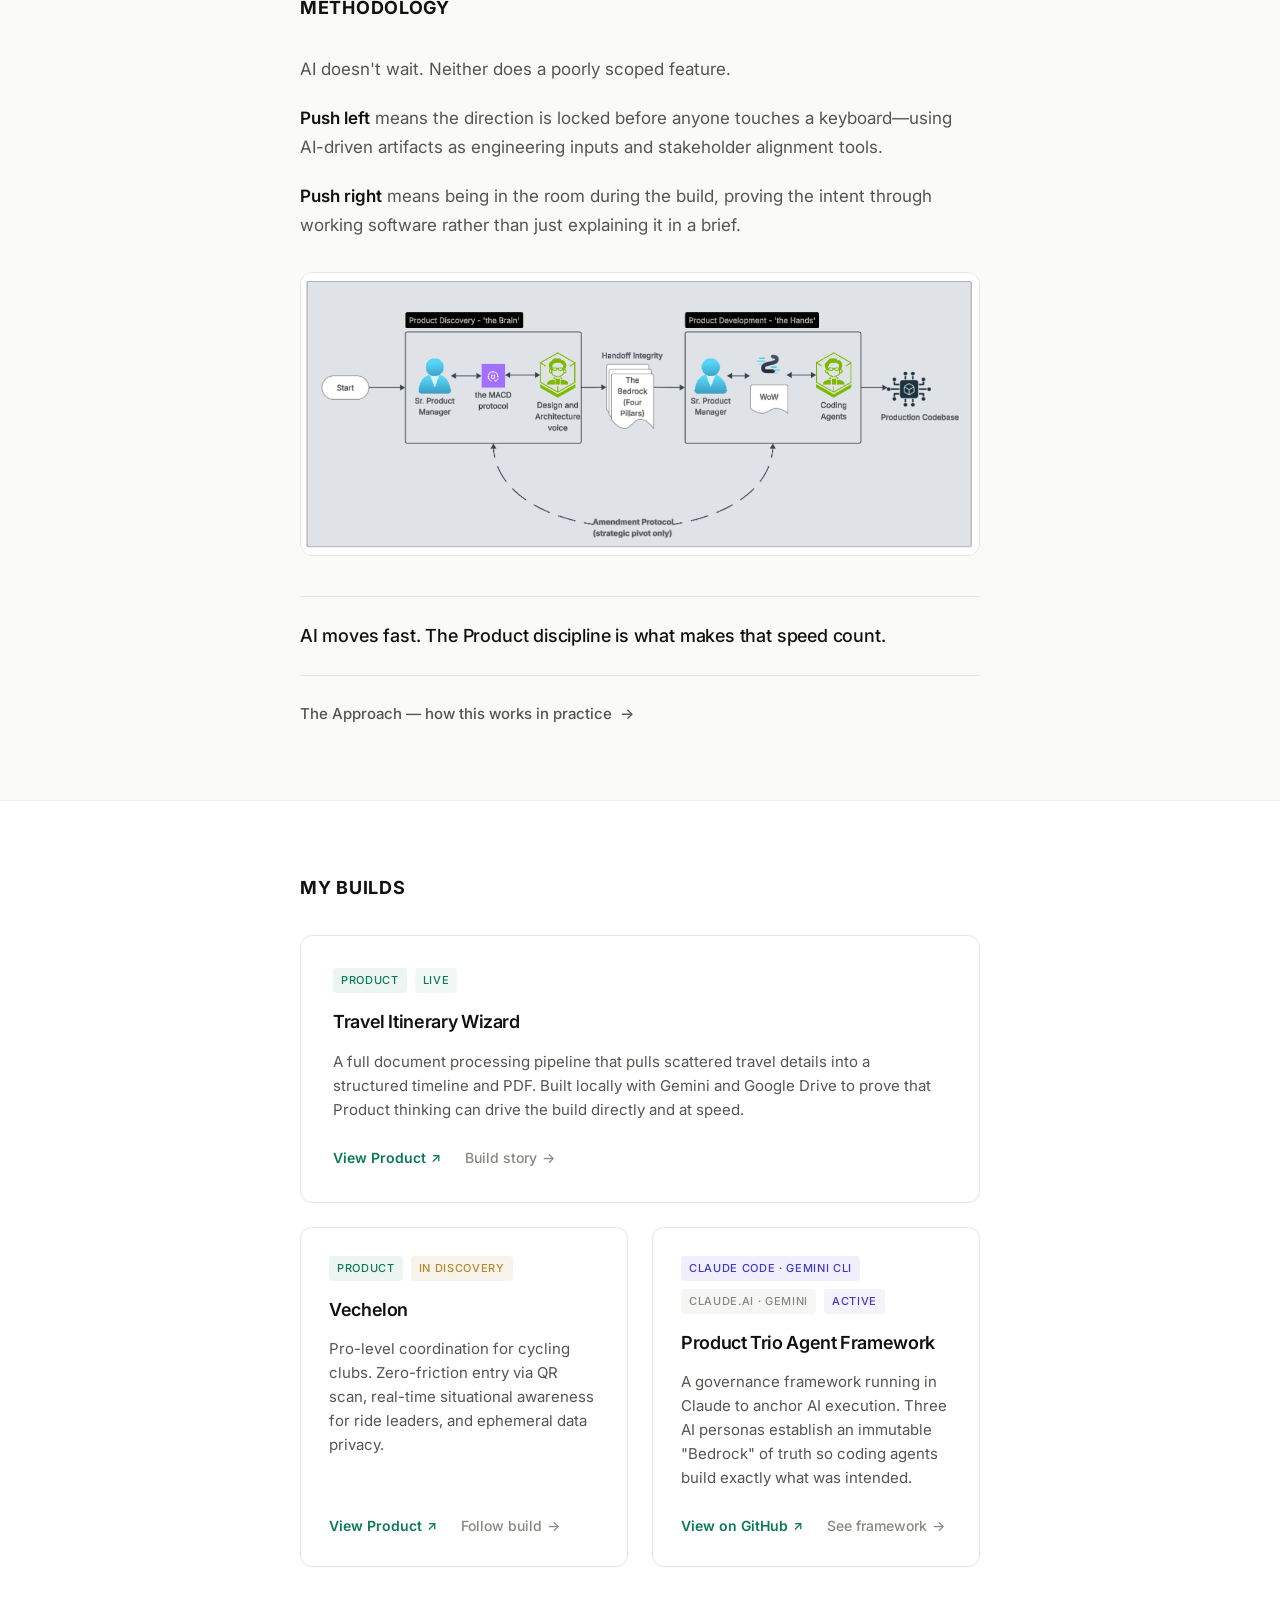
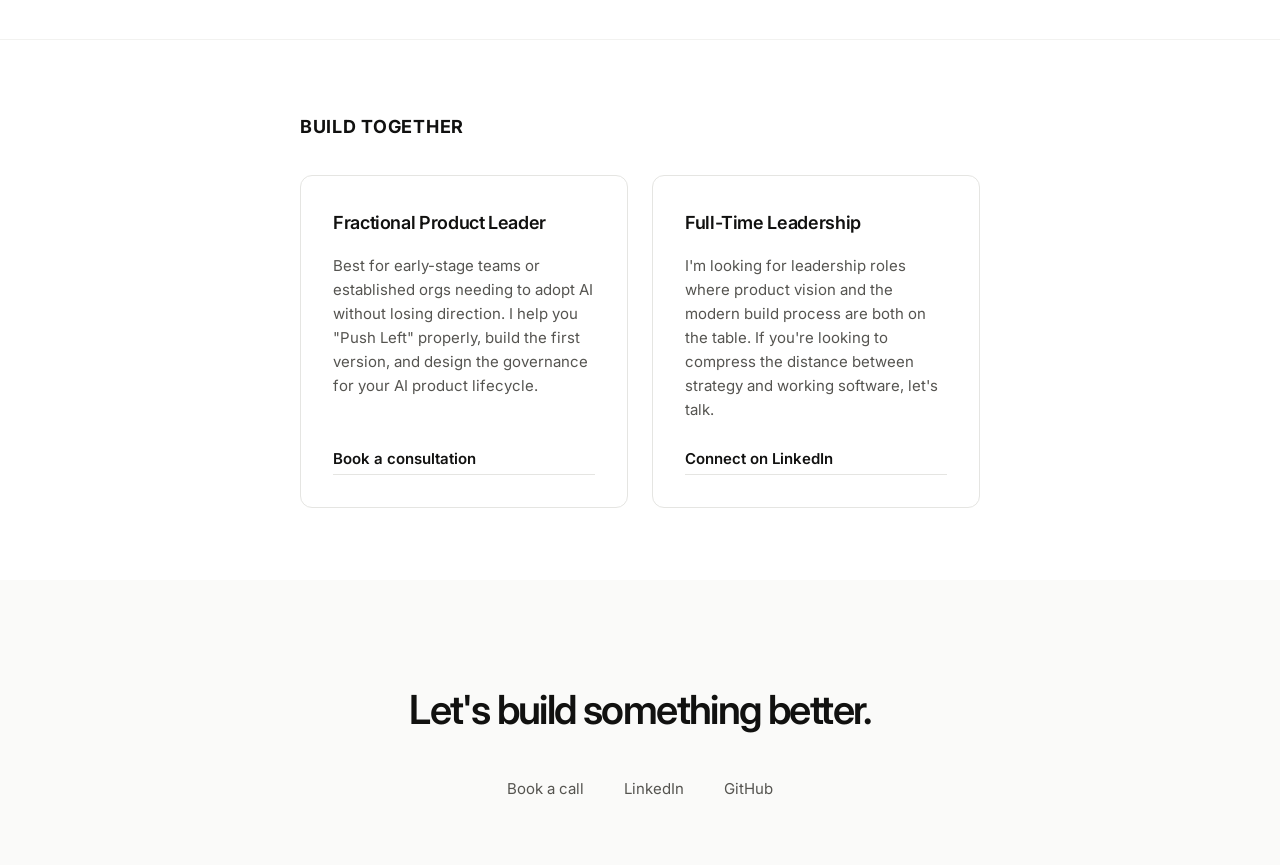
==== commit f0780b15: "Vertically align CTAs in Build Together cards Co-Authored-By: Claude Sonnet 4.6 <noreply@anthropic.c" ====
--- a/index.html
+++ b/index.html
@@ -245,6 +245,8 @@
       border-radius: 12px;
       padding: 2rem;
       transition: border-color 0.15s, box-shadow 0.15s;
+      display: flex;
+      flex-direction: column;
     }
     .offer:hover { border-color: #d1d1cf; box-shadow: 0 4px 12px rgba(0,0,0,0.03); }
 
@@ -274,6 +276,7 @@
       padding-bottom: 2px;
       border-bottom: 1px solid var(--border);
       transition: border-color 0.15s;
+      margin-top: auto;
     }
     .offer-cta:hover { border-color: var(--text-primary); }
 
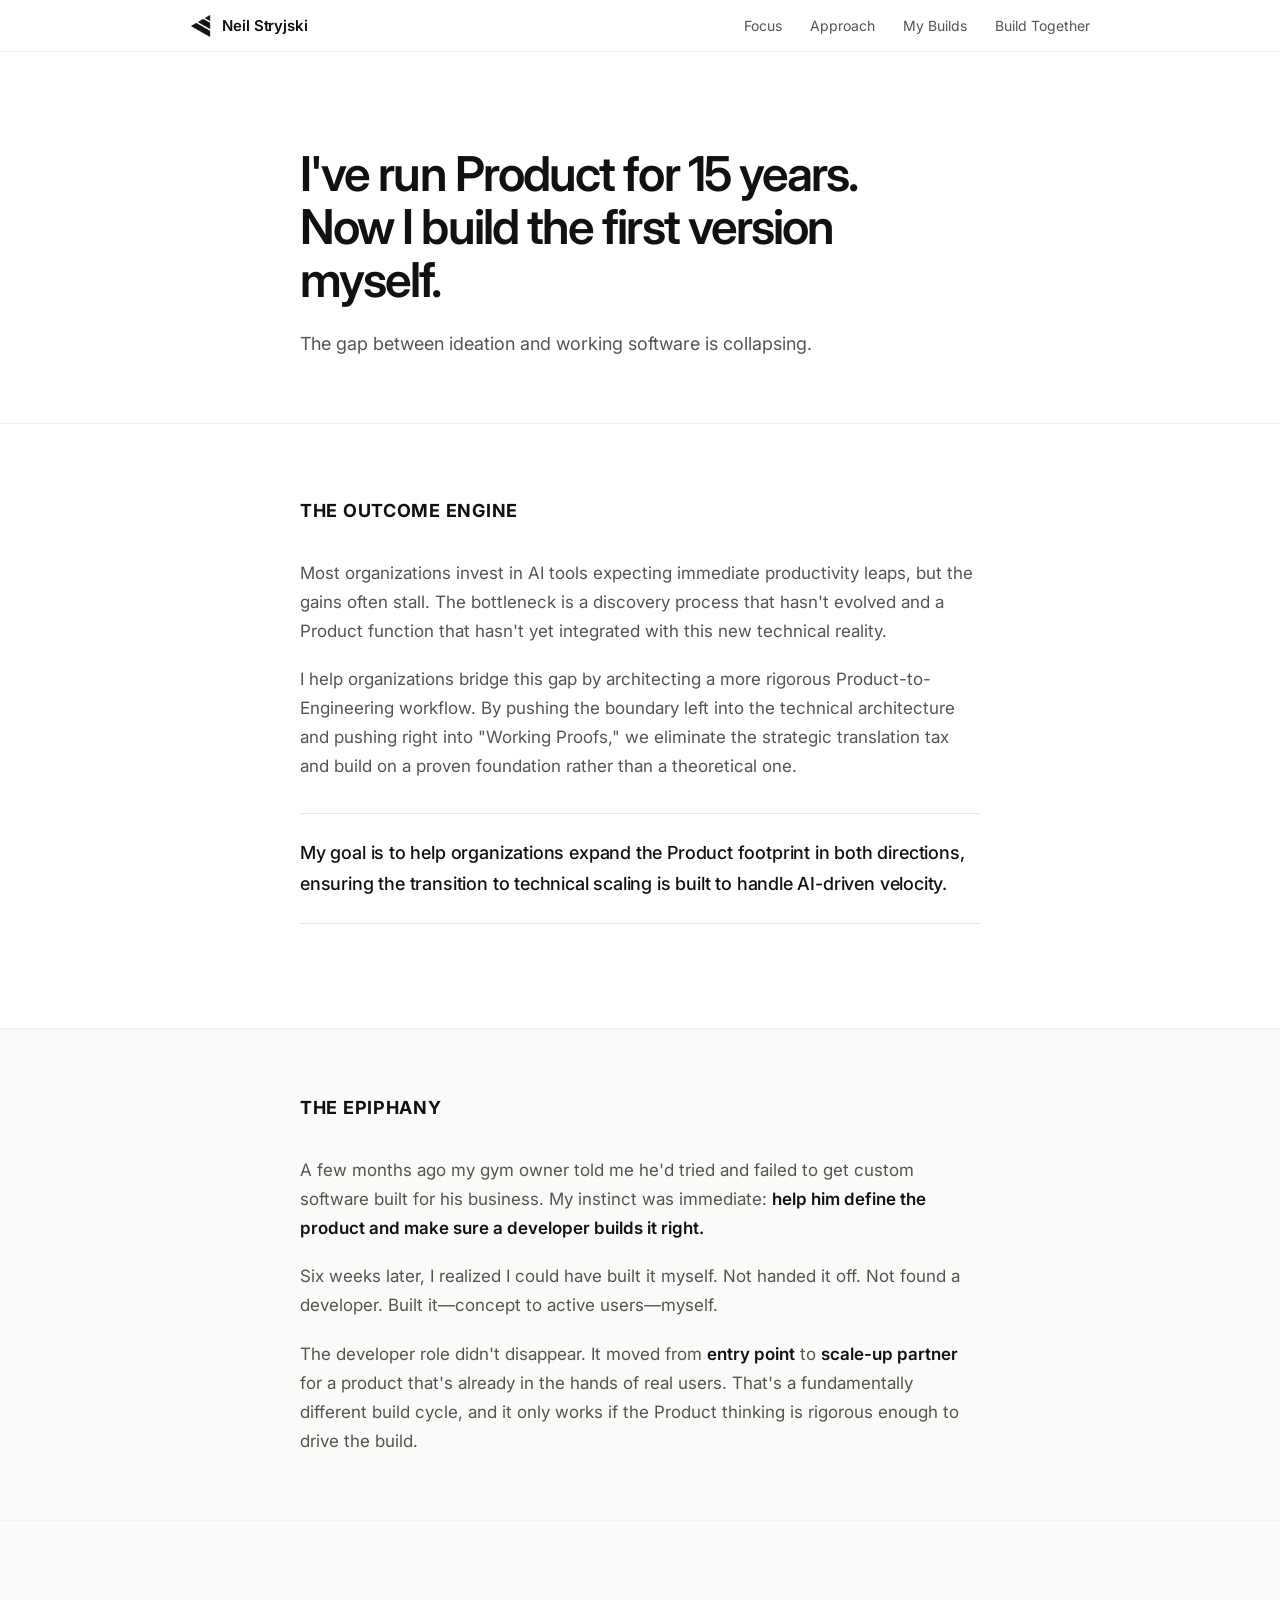
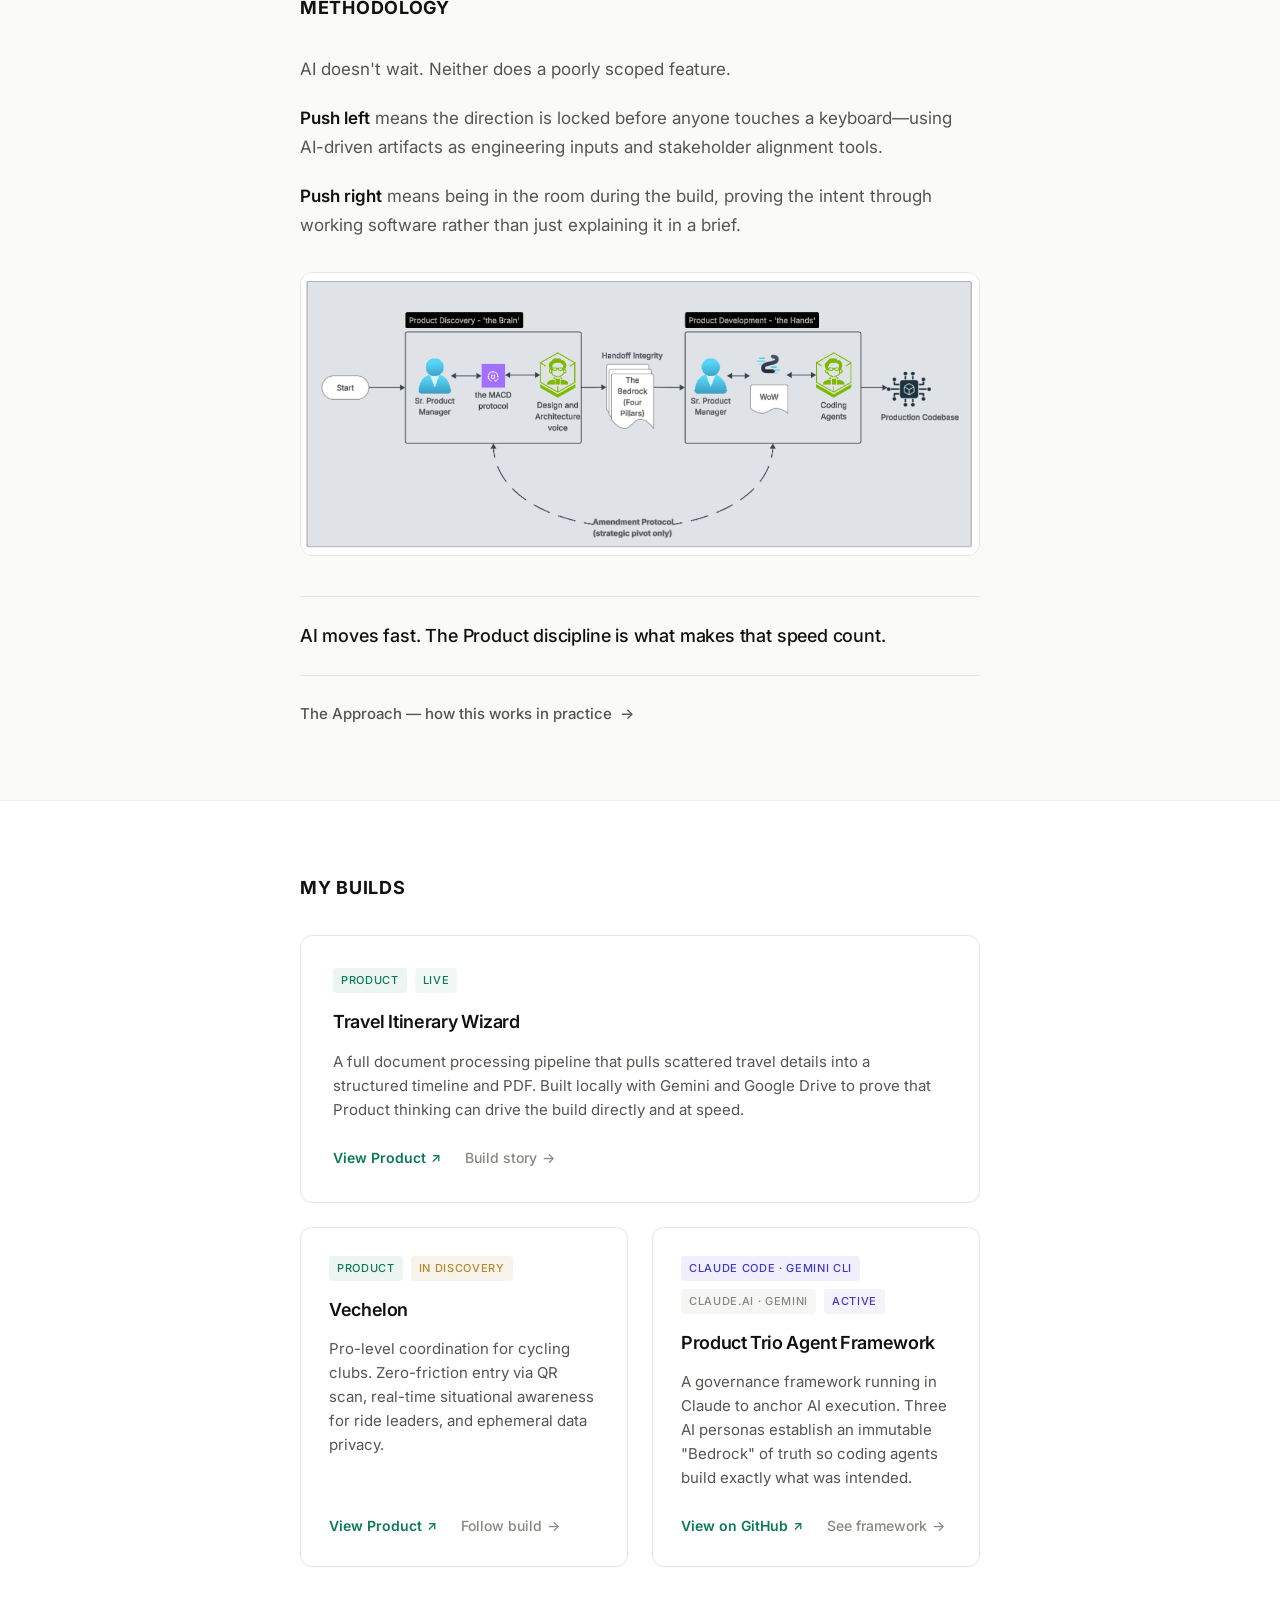
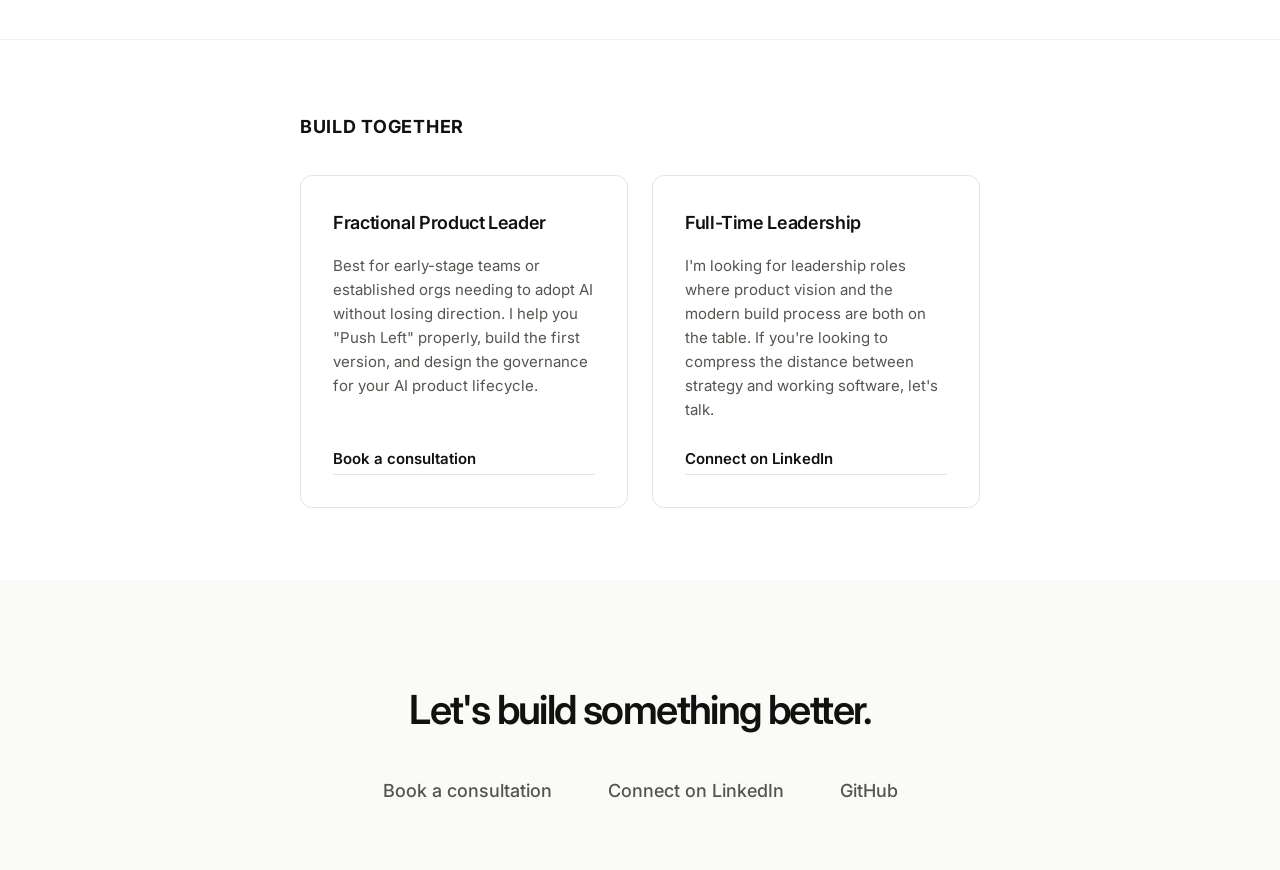
==== commit f117b18e: "Standardise CTAs to Book a consultation / Connect on LinkedIn, enlarge footer links Co-Authored-By: " ====
--- a/index.html
+++ b/index.html
@@ -298,12 +298,13 @@
     .footer-links {
       display: flex;
       justify-content: center;
-      gap: 2.5rem;
+      gap: 3.5rem;
       flex-wrap: wrap;
     }
 
     .footer-link {
-      font-size: 0.9375rem;
+      font-size: 1.125rem;
+      font-weight: 500;
       color: var(--text-secondary);
       text-decoration: none;
       transition: color 0.15s;
@@ -470,8 +471,8 @@
     <div class="inner">
       <div class="footer-cta">Let's build something better.</div>
       <div class="footer-links">
-        <a href="https://calendly.com/neil_stryjski/" class="footer-link" target="_blank" rel="noopener">Book a call</a>
-        <a href="https://www.linkedin.com/in/neilstryjski/" class="footer-link" target="_blank" rel="noopener">LinkedIn</a>
+        <a href="https://calendly.com/neil_stryjski/" class="footer-link" target="_blank" rel="noopener">Book a consultation</a>
+        <a href="https://www.linkedin.com/in/neilstryjski/" class="footer-link" target="_blank" rel="noopener">Connect on LinkedIn</a>
         <a href="https://github.com/neilstryjski-git" class="footer-link" target="_blank" rel="noopener">GitHub</a>
       </div>
     </div>
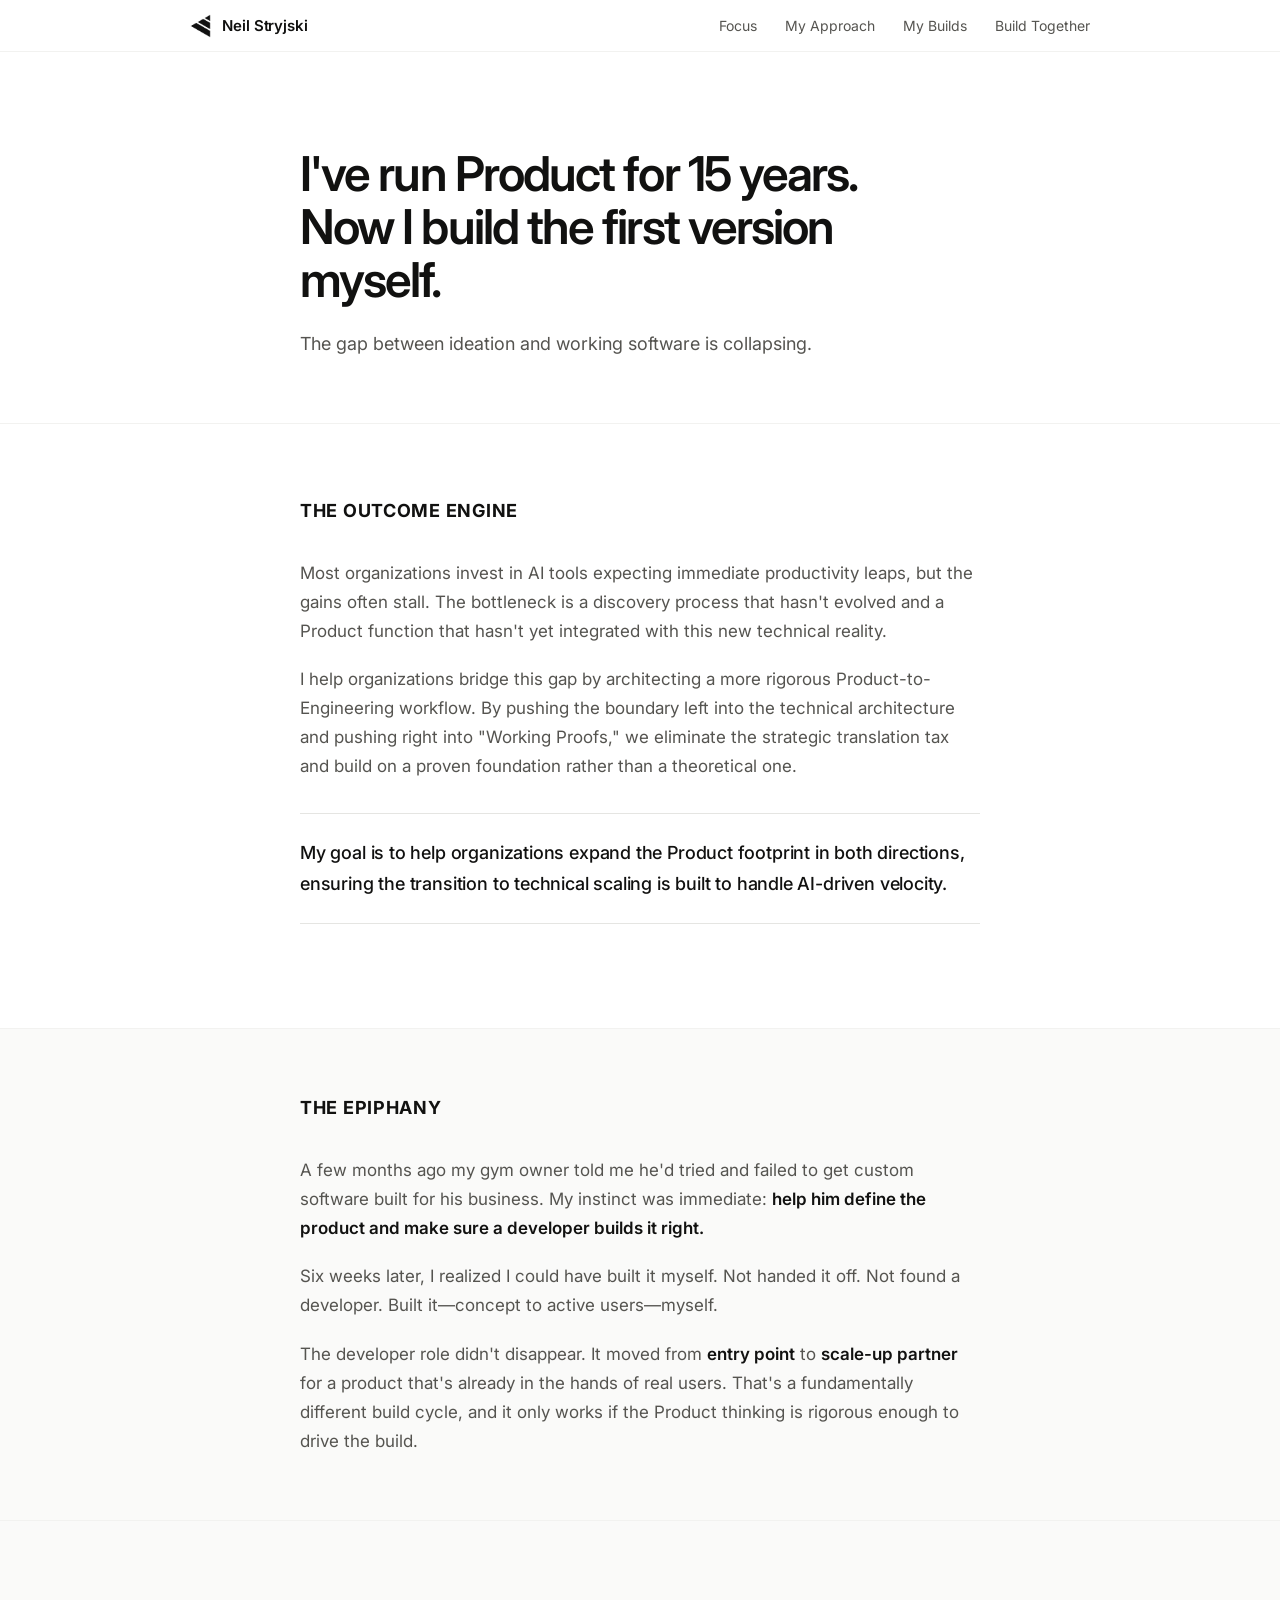
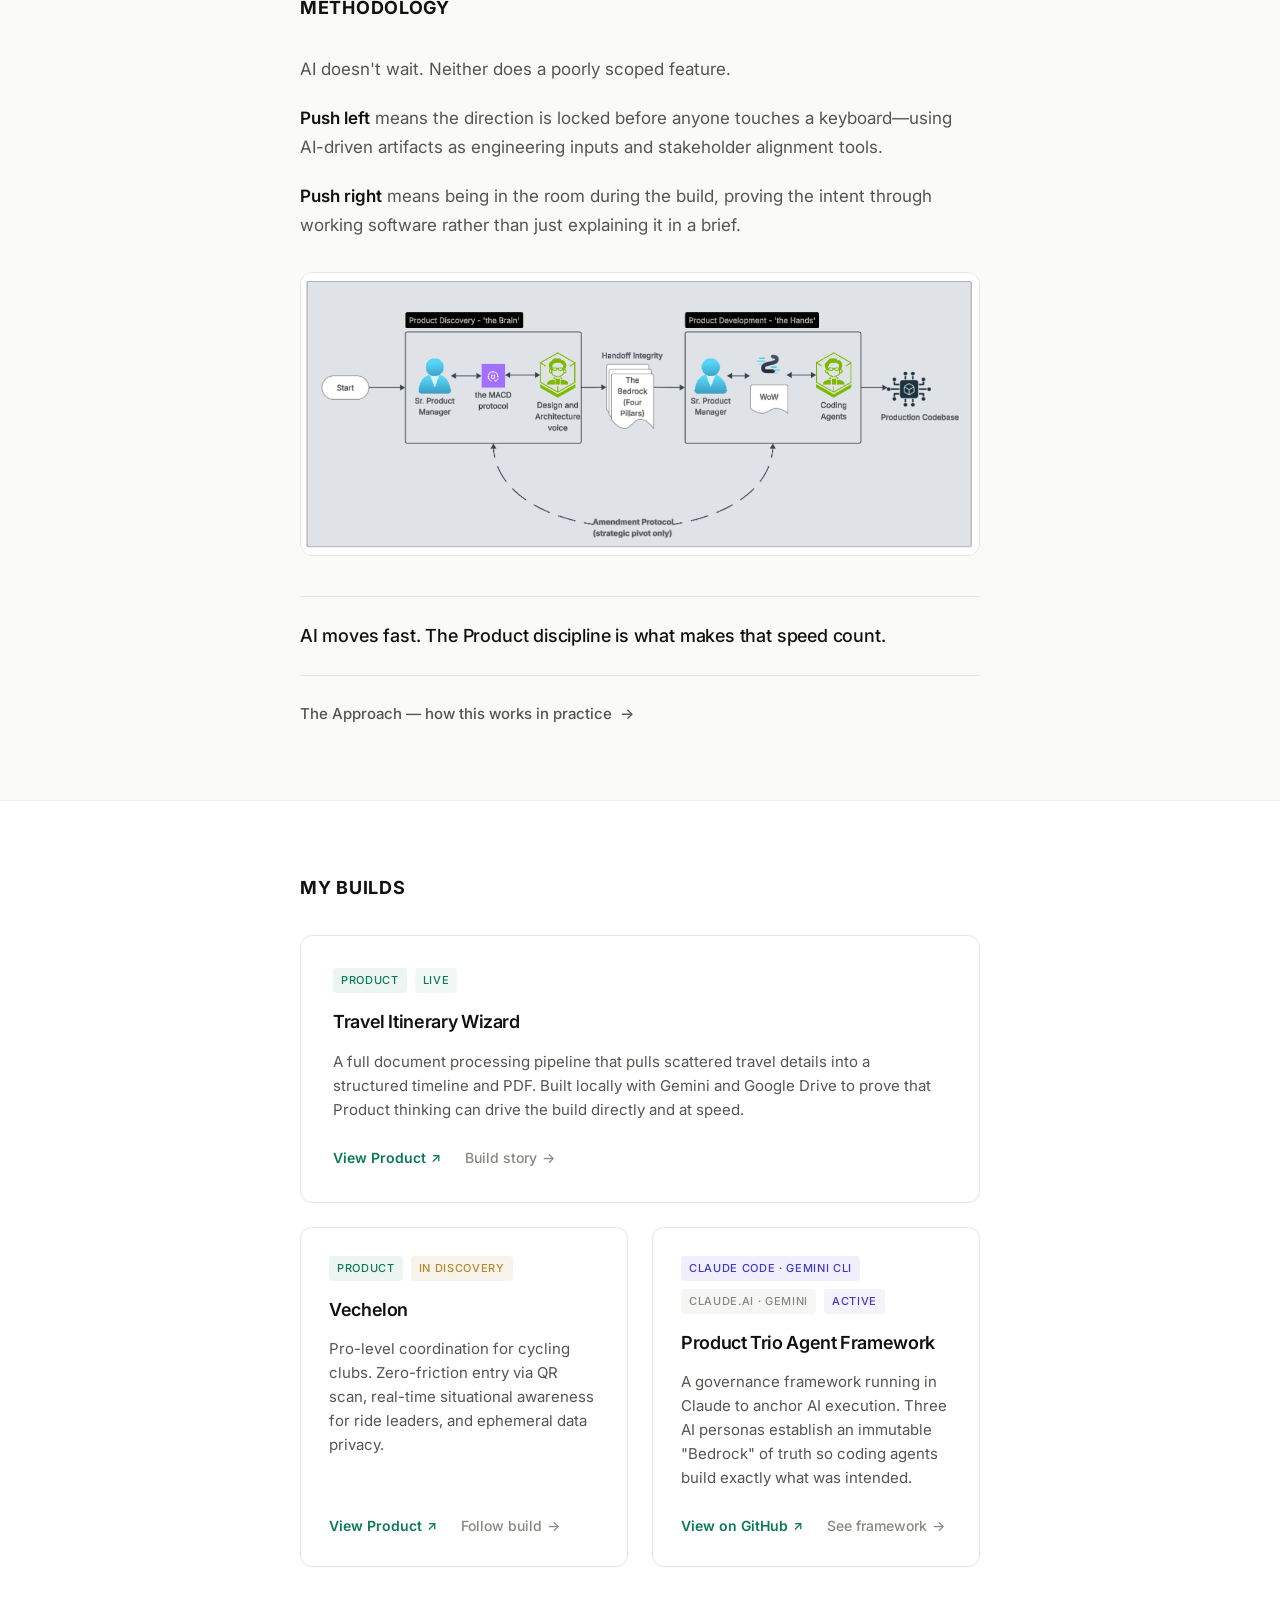
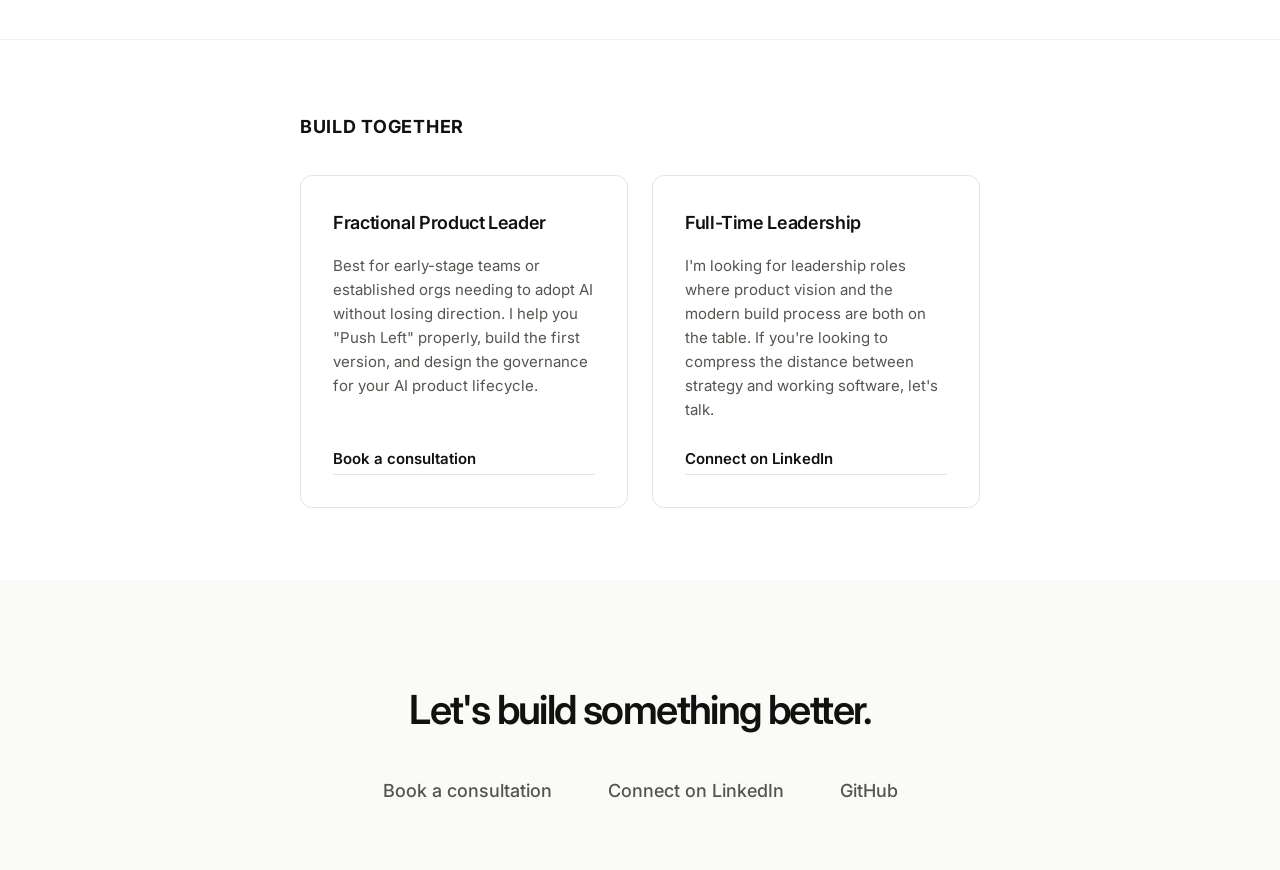
==== commit 5661d7c1: "Update nav: Approach → My Approach Co-Authored-By: Claude Sonnet 4.6 <noreply@anthropic.com>" ====
--- a/index.html
+++ b/index.html
@@ -329,7 +329,7 @@
       </a>
       <ul class="nav-links">
         <li><a href="#story">Focus</a></li>
-        <li><a href="#approach">Approach</a></li>
+        <li><a href="#approach">My Approach</a></li>
         <li><a href="#showcase">My Builds</a></li>
         <li><a href="#offers">Build Together</a></li>
       </ul>
